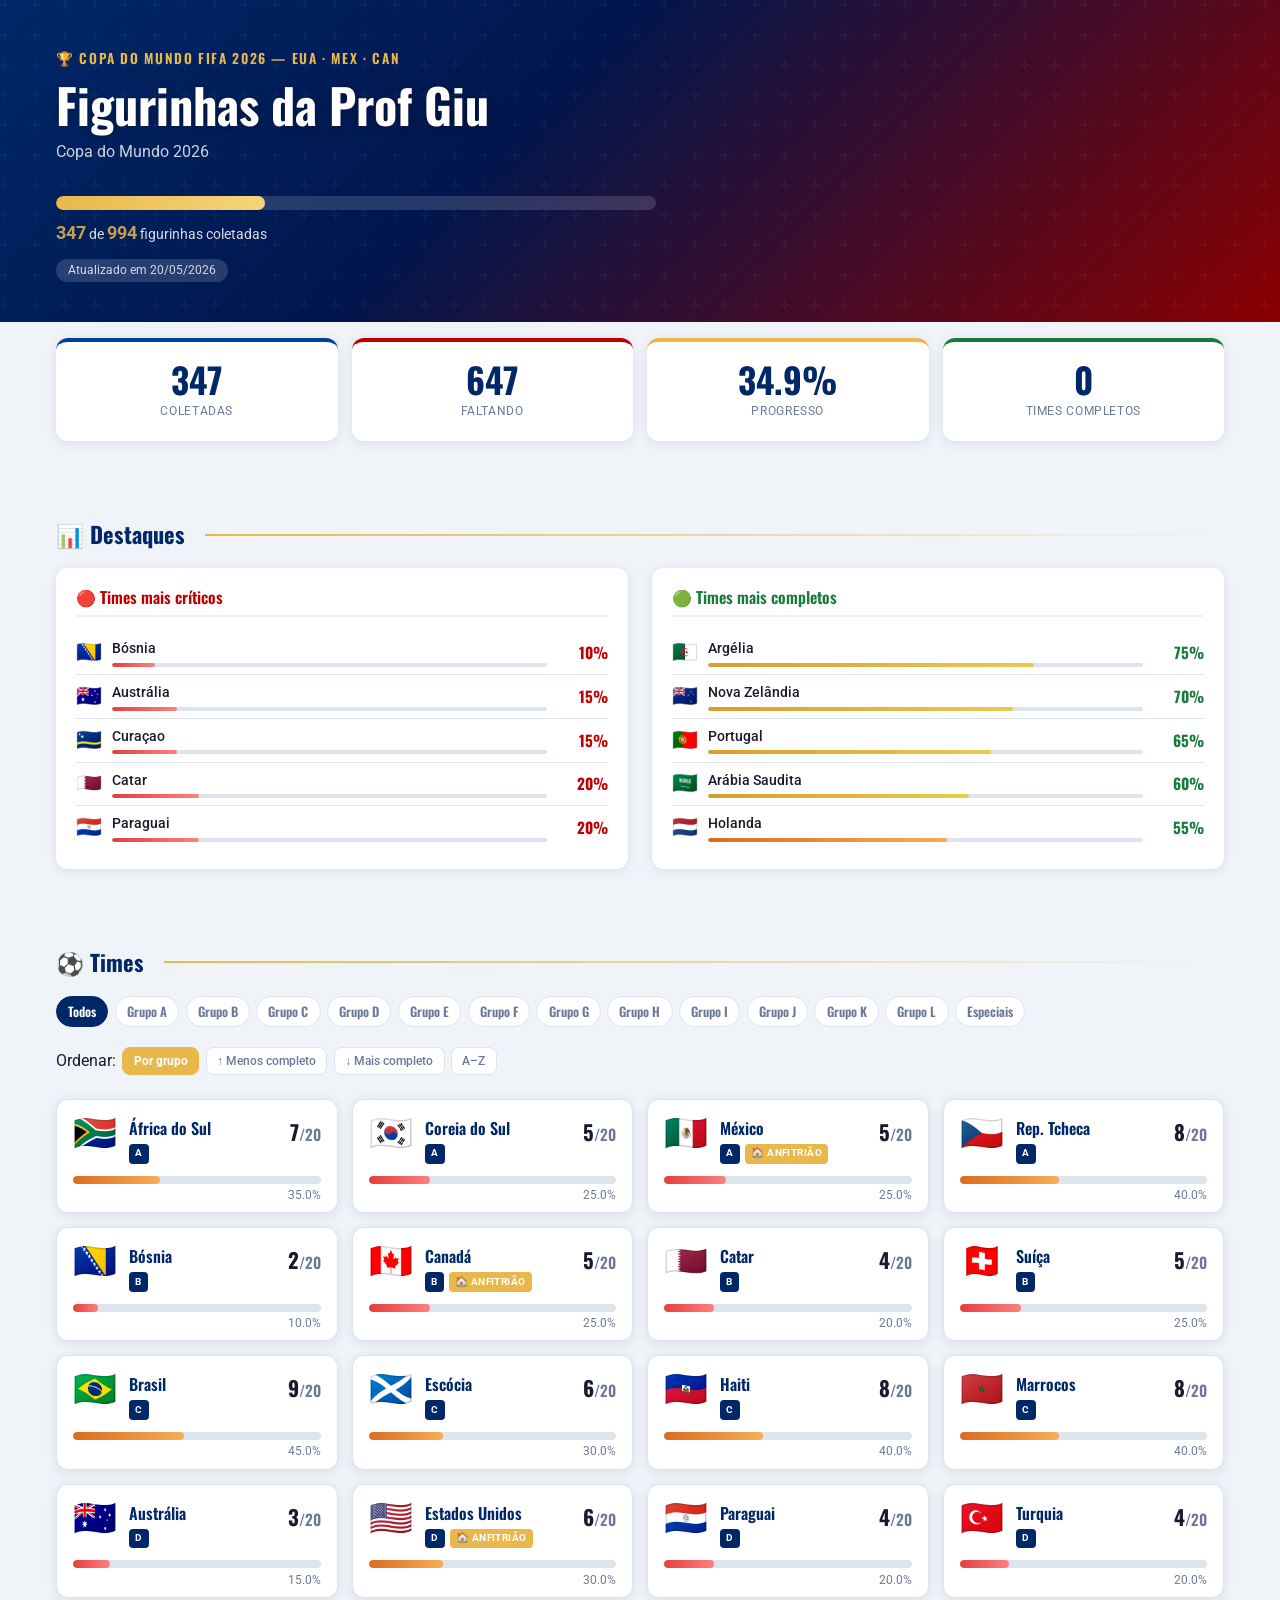
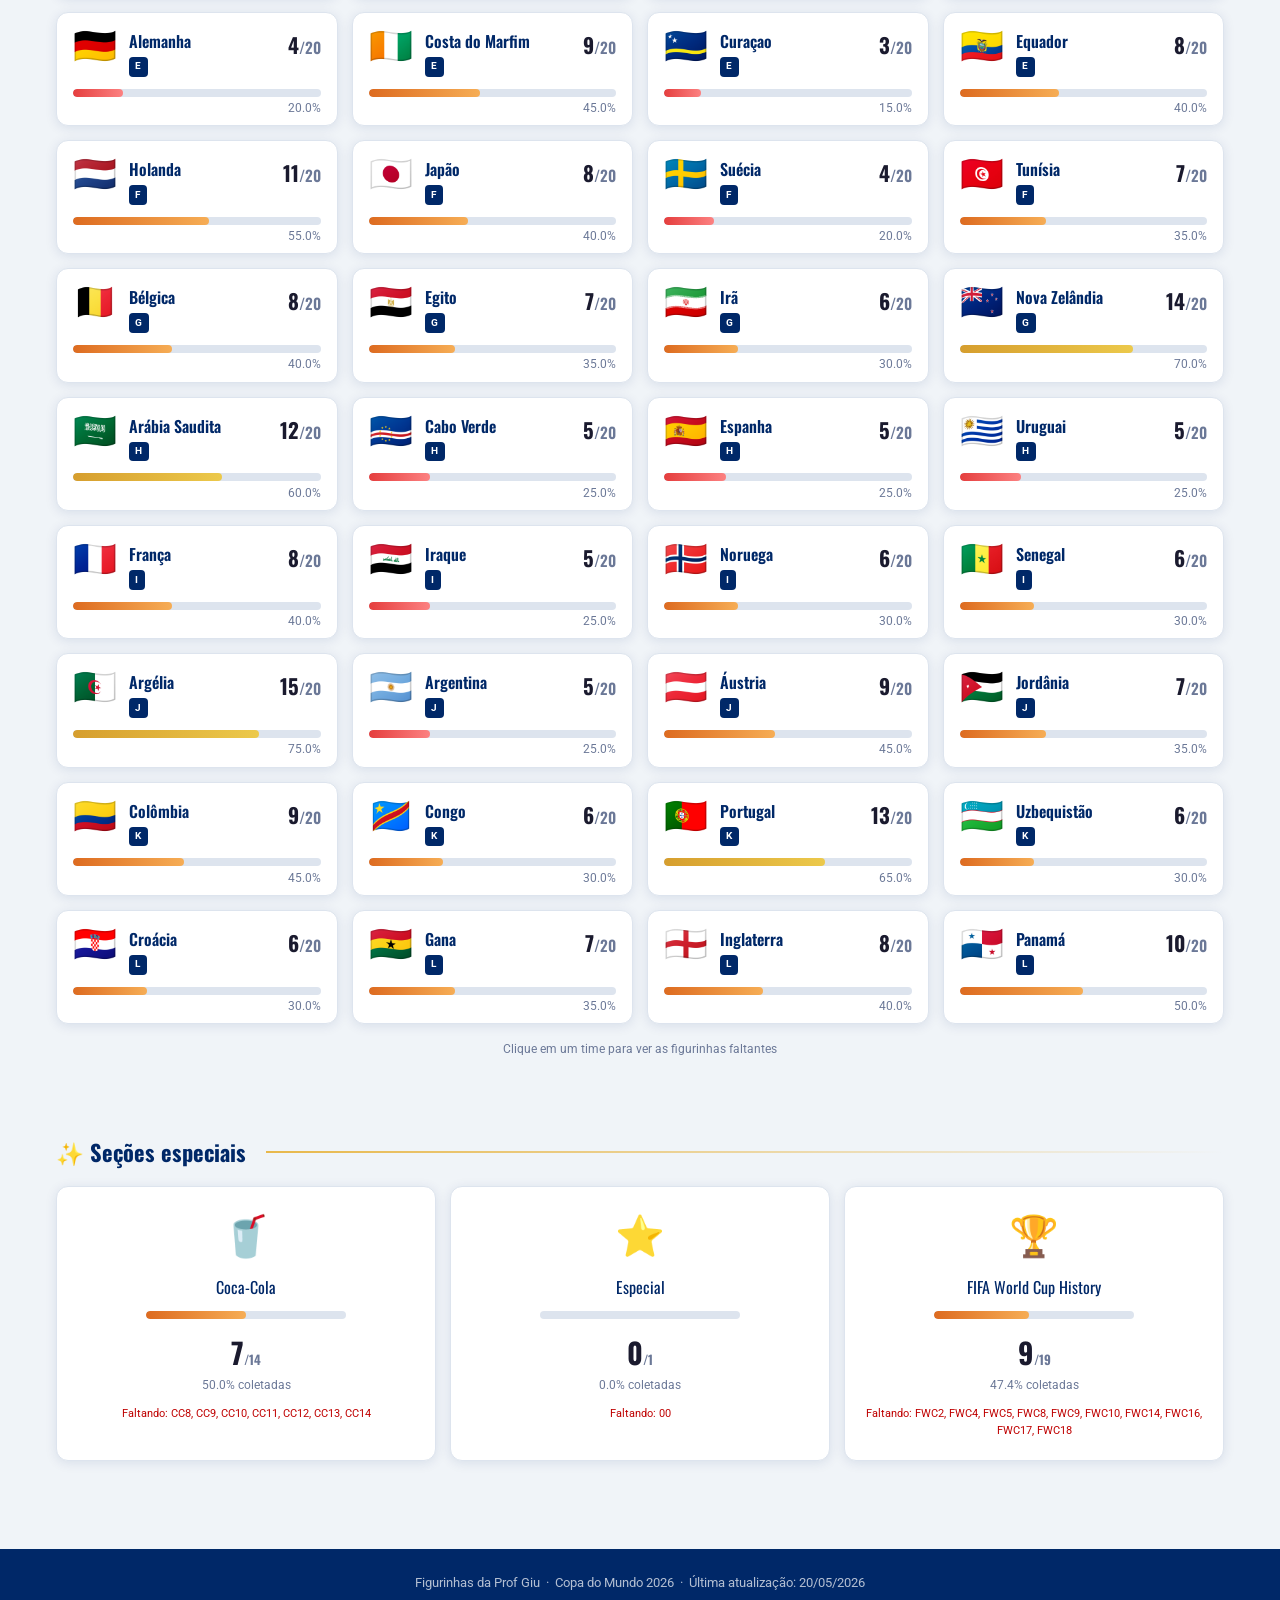
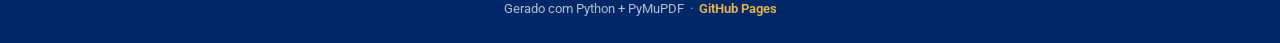
==== docs/index.html @ 30f7d1da "a" ====
<!DOCTYPE html>
<html lang="pt-BR">
<head>
  <meta charset="UTF-8" />
  <meta name="viewport" content="width=device-width, initial-scale=1.0" />
  <meta name="description" content="Controle de figurinhas da Copa do Mundo 2026 da Prof Giu — estatísticas, times mais críticos e lista de faltantes." />
  <title>Figurinhas da Prof Giu · Copa 2026</title>

  <!-- Fonts -->
  <link rel="preconnect" href="https://fonts.googleapis.com" />
  <link rel="preconnect" href="https://fonts.gstatic.com" crossorigin />
  <link href="https://fonts.googleapis.com/css2?family=Oswald:wght@400;600;700&family=Roboto:wght@400;500;700&display=swap" rel="stylesheet" />

  <link rel="stylesheet" href="style.css" />
</head>
<body>

  <!-- ════════════════════════════════════════════════
       HERO
       ════════════════════════════════════════════════ -->
  <header class="hero">
    <div class="container">
      <p class="hero-eyebrow">🏆 Copa do Mundo FIFA 2026 — EUA · MEX · CAN</p>
      <h1 id="hero-title">Figurinhas da Prof Giu</h1>
      <p class="hero-subtitle" id="hero-subtitle"></p>

      <div class="hero-progress" role="progressbar" aria-valuemin="0" aria-valuemax="100" aria-label="Progresso geral do álbum">
        <div class="hero-progress-bar" id="hero-bar" style="width:0%"></div>
      </div>
      <p class="hero-counter" id="hero-counter"></p>
      <span class="updated-tag" id="hero-updated"></span>
    </div>
  </header>

  <!-- ════════════════════════════════════════════════
       GLOBAL STATS
       ════════════════════════════════════════════════ -->
  <main>
    <div class="container">
      <div class="stats-grid section">
        <div class="stat-card blue">
          <div class="value" id="stat-collected">—</div>
          <div class="label">Coletadas</div>
        </div>
        <div class="stat-card red">
          <div class="value" id="stat-missing">—</div>
          <div class="label">Faltando</div>
        </div>
        <div class="stat-card gold">
          <div class="value" id="stat-percent">—</div>
          <div class="label">Progresso</div>
        </div>
        <div class="stat-card green">
          <div class="value" id="stat-complete">—</div>
          <div class="label">Times completos</div>
        </div>
      </div>
    </div>

    <!-- ════════════════════════════════════════════════
         HIGHLIGHTS
         ════════════════════════════════════════════════ -->
    <section class="section" aria-label="Destaques">
      <div class="container">
        <h2 class="section-title">📊 Destaques</h2>
        <div class="highlights-grid">
          <div class="highlight-block critical">
            <h3>🔴 Times mais críticos</h3>
            <div id="critical-list"></div>
          </div>
          <div class="highlight-block complete">
            <h3>🟢 Times mais completos</h3>
            <div id="complete-list"></div>
          </div>
        </div>
      </div>
    </section>

    <!-- ════════════════════════════════════════════════
         TEAMS GRID
         ════════════════════════════════════════════════ -->
    <section class="section" aria-label="Times">
      <div class="container">
        <h2 class="section-title">⚽ Times</h2>

        <!-- Group filter -->
        <div class="filter-bar" id="filter-bar" role="group" aria-label="Filtrar por grupo"></div>

        <!-- Sort buttons -->
        <div class="sort-bar" role="group" aria-label="Ordenar">
          <span class="label">Ordenar:</span>
          <button class="sort-btn active" data-sort="group">Por grupo</button>
          <button class="sort-btn" data-sort="pct_asc">↑ Menos completo</button>
          <button class="sort-btn" data-sort="pct_desc">↓ Mais completo</button>
          <button class="sort-btn" data-sort="alpha">A–Z</button>
        </div>

        <!-- Cards -->
        <div class="teams-grid" id="teams-grid"></div>

        <p style="font-size:.78rem;color:var(--text-muted);margin-top:1rem;text-align:center">
          Clique em um time para ver as figurinhas faltantes
        </p>
      </div>
    </section>

    <!-- ════════════════════════════════════════════════
         SPECIAL SECTIONS
         ════════════════════════════════════════════════ -->
    <section class="section" aria-label="Seções especiais">
      <div class="container">
        <h2 class="section-title">✨ Seções especiais</h2>
        <div class="special-grid" id="special-grid"></div>
      </div>
    </section>
  </main>

  <!-- ════════════════════════════════════════════════
       FOOTER
       ════════════════════════════════════════════════ -->
  <footer>
    <p>
      Figurinhas da Prof Giu &nbsp;·&nbsp; Copa do Mundo 2026
      &nbsp;·&nbsp; Última atualização: <span id="footer-updated"></span>
    </p>
    <p style="margin-top:.4rem">
      Gerado com Python + PyMuPDF
      &nbsp;·&nbsp;
      <a href="https://github.com" target="_blank" rel="noopener">GitHub Pages</a>
    </p>
  </footer>

  <!-- Data + App scripts -->
  <script src="data.js"></script>
  <script src="app.js"></script>
</body>
</html>
---- docs/style.css ----
/* ===================================================================
   Figurinhas da Prof Giu — Copa do Mundo 2026
   style.css  ·  Mobile-first responsive design
   =================================================================== */

/* ── Fonts ── */
@import url('https://fonts.googleapis.com/css2?family=Oswald:wght@400;600;700&family=Roboto:wght@400;500;700&display=swap');

/* ── Design tokens ── */
:root {
  --blue-dark:    #002868;
  --blue-mid:     #003f9e;
  --blue-light:   #e8f0fe;
  --red:          #bf0000;
  --red-light:    #fdecea;
  --gold:         #E8B84B;
  --gold-light:   #fffbea;
  --green:        #1a7a3c;
  --green-light:  #eaf7ee;
  --bg:           #f0f4f8;
  --card:         #ffffff;
  --border:       #dde4ee;
  --text:         #1a1a2e;
  --text-muted:   #6b7897;
  --shadow:       0 2px 12px rgba(0,40,104,.10);
  --shadow-hover: 0 6px 24px rgba(0,40,104,.18);
  --radius:       12px;
  --radius-sm:    8px;
  --transition:   .2s ease;
}

/* ── Reset ── */
*, *::before, *::after { box-sizing: border-box; margin: 0; padding: 0; }
html { font-size: 16px; scroll-behavior: smooth; }
body {
  font-family: 'Roboto', sans-serif;
  background: var(--bg);
  color: var(--text);
  line-height: 1.5;
  min-height: 100vh;
}
img { display: block; max-width: 100%; }
a { color: inherit; text-decoration: none; }
button { cursor: pointer; border: none; background: none; font: inherit; }

/* ── Typography ── */
h1, h2, h3 { font-family: 'Oswald', sans-serif; font-weight: 700; line-height: 1.2; }
h1 { font-size: clamp(1.8rem, 5vw, 3rem); }
h2 { font-size: clamp(1.3rem, 3vw, 1.75rem); }
h3 { font-size: 1.1rem; }

/* ── Layout helpers ── */
.container { width: 100%; max-width: 1200px; margin: 0 auto; padding: 0 1rem; }
.section { padding: 2.5rem 0; }
.section-title {
  font-family: 'Oswald', sans-serif;
  font-size: 1.4rem;
  font-weight: 700;
  color: var(--blue-dark);
  margin-bottom: 1.25rem;
  display: flex;
  align-items: center;
  gap: .5rem;
}
.section-title::after {
  content: '';
  flex: 1;
  height: 2px;
  background: linear-gradient(to right, var(--gold), transparent);
  margin-left: .75rem;
}

/* ========================================================
   HERO
   ======================================================== */
.hero {
  background: linear-gradient(135deg, var(--blue-dark) 0%, #00164d 40%, #8b0000 100%);
  color: #fff;
  padding: 3rem 0 2.5rem;
  position: relative;
  overflow: hidden;
}
.hero::before {
  content: '';
  position: absolute; inset: 0;
  background: url("data:image/svg+xml,%3Csvg width='60' height='60' viewBox='0 0 60 60' xmlns='http://www.w3.org/2000/svg'%3E%3Cg fill='none' fill-rule='evenodd'%3E%3Cg fill='%23ffffff' fill-opacity='0.03'%3E%3Cpath d='M36 34v-4h-2v4h-4v2h4v4h2v-4h4v-2h-4zm0-30V0h-2v4h-4v2h4v4h2V6h4V4h-4zM6 34v-4H4v4H0v2h4v4h2v-4h4v-2H6zM6 4V0H4v4H0v2h4v4h2V6h4V4H6z'/%3E%3C/g%3E%3C/g%3E%3C/svg%3E");
}
.hero .container { position: relative; z-index: 1; }
.hero-eyebrow {
  font-family: 'Oswald', sans-serif;
  font-size: .85rem;
  font-weight: 600;
  letter-spacing: .12em;
  text-transform: uppercase;
  color: var(--gold);
  margin-bottom: .5rem;
}
.hero h1 { margin-bottom: .35rem; text-shadow: 0 2px 8px rgba(0,0,0,.3); }
.hero-subtitle {
  font-size: 1rem;
  opacity: .8;
  margin-bottom: 2rem;
}
.hero-progress {
  background: rgba(255,255,255,.15);
  border-radius: 100px;
  height: 14px;
  overflow: hidden;
  margin-bottom: .6rem;
  max-width: 600px;
}
.hero-progress-bar {
  height: 100%;
  background: linear-gradient(90deg, var(--gold), #f5d57a);
  border-radius: 100px;
  transition: width 1s cubic-bezier(.4,0,.2,1);
}
.hero-counter {
  font-size: .9rem;
  opacity: .85;
}
.hero-counter strong { font-size: 1.15rem; color: var(--gold); }

/* ========================================================
   STAT CARDS
   ======================================================== */
.stats-grid {
  display: grid;
  grid-template-columns: repeat(2, 1fr);
  gap: .875rem;
  margin-top: -1.5rem;
}
@media (min-width: 640px) { .stats-grid { grid-template-columns: repeat(4, 1fr); } }

.stat-card {
  background: var(--card);
  border-radius: var(--radius);
  padding: 1.25rem 1rem;
  box-shadow: var(--shadow);
  text-align: center;
  border-top: 4px solid transparent;
  transition: transform var(--transition), box-shadow var(--transition);
}
.stat-card:hover { transform: translateY(-2px); box-shadow: var(--shadow-hover); }
.stat-card.blue  { border-top-color: var(--blue-mid); }
.stat-card.red   { border-top-color: var(--red); }
.stat-card.gold  { border-top-color: var(--gold); }
.stat-card.green { border-top-color: var(--green); }

.stat-card .value {
  font-family: 'Oswald', sans-serif;
  font-size: clamp(1.6rem, 4vw, 2.2rem);
  font-weight: 700;
  line-height: 1;
  color: var(--blue-dark);
}
.stat-card .label {
  font-size: .78rem;
  color: var(--text-muted);
  text-transform: uppercase;
  letter-spacing: .05em;
  margin-top: .3rem;
}

/* ========================================================
   HIGHLIGHTS (most critical / most complete)
   ======================================================== */
.highlights-grid {
  display: grid;
  gap: 1.5rem;
  grid-template-columns: 1fr;
}
@media (min-width: 700px) { .highlights-grid { grid-template-columns: 1fr 1fr; } }

.highlight-block { background: var(--card); border-radius: var(--radius); padding: 1.25rem; box-shadow: var(--shadow); }
.highlight-block h3 {
  font-family: 'Oswald', sans-serif;
  font-size: 1rem;
  font-weight: 600;
  margin-bottom: .875rem;
  padding-bottom: .5rem;
  border-bottom: 2px solid var(--border);
  display: flex;
  align-items: center;
  gap: .4rem;
}
.highlight-block.critical h3 { color: var(--red); border-bottom-color: var(--red-light); }
.highlight-block.complete h3 { color: var(--green); border-bottom-color: var(--green-light); }

.mini-team {
  display: flex;
  align-items: center;
  gap: .6rem;
  padding: .45rem 0;
  border-bottom: 1px solid var(--border);
}
.mini-team:last-child { border-bottom: none; }
.mini-team .flag-em { font-size: 1.3rem; line-height: 1; }
.mini-team .info { flex: 1; min-width: 0; }
.mini-team .info .tname { font-size: .85rem; font-weight: 500; white-space: nowrap; overflow: hidden; text-overflow: ellipsis; }
.mini-team .info .sub   { font-size: .72rem; color: var(--text-muted); }
.mini-team .pct-badge {
  font-family: 'Oswald', sans-serif;
  font-size: .95rem;
  font-weight: 700;
  min-width: 3.2rem;
  text-align: right;
}
.mini-progress {
  width: 100%;
  height: 4px;
  background: var(--border);
  border-radius: 100px;
  overflow: hidden;
  margin-top: .25rem;
}
.mini-progress-bar { height: 100%; border-radius: 100px; }

/* ========================================================
   FILTER BAR
   ======================================================== */
.filter-bar {
  display: flex;
  flex-wrap: wrap;
  gap: .4rem;
  margin-bottom: 1.25rem;
  align-items: center;
}
.filter-bar .label {
  font-size: .78rem;
  font-weight: 600;
  color: var(--text-muted);
  text-transform: uppercase;
  letter-spacing: .05em;
  margin-right: .25rem;
}
.group-pill {
  font-family: 'Oswald', sans-serif;
  font-size: .8rem;
  font-weight: 600;
  padding: .3rem .7rem;
  border-radius: 100px;
  border: 1.5px solid var(--border);
  background: var(--card);
  color: var(--text-muted);
  transition: all var(--transition);
}
.group-pill:hover { border-color: var(--blue-mid); color: var(--blue-mid); background: var(--blue-light); }
.group-pill.active { background: var(--blue-dark); color: #fff; border-color: var(--blue-dark); }

.sort-bar {
  display: flex;
  flex-wrap: wrap;
  gap: .4rem;
  align-items: center;
  margin-bottom: 1.5rem;
}
.sort-btn {
  font-size: .75rem;
  font-weight: 500;
  padding: .25rem .65rem;
  border-radius: var(--radius-sm);
  border: 1.5px solid var(--border);
  background: var(--card);
  color: var(--text-muted);
  transition: all var(--transition);
}
.sort-btn:hover { border-color: var(--gold); color: var(--text); }
.sort-btn.active { background: var(--gold); border-color: var(--gold); color: #fff; font-weight: 700; }

/* ========================================================
   TEAM CARDS GRID
   ======================================================== */
.teams-grid {
  display: grid;
  grid-template-columns: 1fr;
  gap: .875rem;
}
@media (min-width: 480px) { .teams-grid { grid-template-columns: repeat(2, 1fr); } }
@media (min-width: 768px) { .teams-grid { grid-template-columns: repeat(3, 1fr); } }
@media (min-width: 1100px){ .teams-grid { grid-template-columns: repeat(4, 1fr); } }

/* ── Team Card ── */
.team-card {
  background: var(--card);
  border-radius: var(--radius);
  box-shadow: var(--shadow);
  overflow: hidden;
  cursor: pointer;
  transition: transform var(--transition), box-shadow var(--transition);
  border: 1.5px solid var(--border);
}
.team-card:hover { transform: translateY(-3px); box-shadow: var(--shadow-hover); border-color: var(--blue-mid); }
.team-card.open   { border-color: var(--gold); }

.team-card-header {
  padding: 1rem 1rem .75rem;
  display: flex;
  align-items: flex-start;
  gap: .75rem;
}
.team-flag { font-size: 2.2rem; line-height: 1; flex-shrink: 0; }
.team-info { flex: 1; min-width: 0; }
.team-name {
  font-family: 'Oswald', sans-serif;
  font-size: 1rem;
  font-weight: 600;
  color: var(--blue-dark);
  white-space: nowrap;
  overflow: hidden;
  text-overflow: ellipsis;
}
.team-badges {
  display: flex;
  gap: .3rem;
  margin-top: .25rem;
  flex-wrap: wrap;
}
.badge {
  font-size: .65rem;
  font-weight: 700;
  padding: .1rem .4rem;
  border-radius: 4px;
  text-transform: uppercase;
  letter-spacing: .04em;
  line-height: 1.6;
}
.badge-group  { background: var(--blue-dark); color: #fff; }
.badge-host   { background: var(--gold); color: #fff; }
.badge-done   { background: var(--green); color: #fff; }

.team-count {
  font-family: 'Oswald', sans-serif;
  font-size: .95rem;
  font-weight: 600;
  color: var(--text-muted);
  text-align: right;
  white-space: nowrap;
}
.team-count strong { font-size: 1.3rem; color: var(--text); }

/* Progress bar */
.team-progress-wrap { padding: 0 1rem .5rem; }
.progress-bar-bg {
  height: 8px;
  background: var(--border);
  border-radius: 100px;
  overflow: hidden;
}
.progress-bar-fill {
  height: 100%;
  border-radius: 100px;
  transition: width .6s cubic-bezier(.4,0,.2,1);
}
/* Color-coded by completion */
.fill-red    { background: linear-gradient(90deg, #e53e3e, #fc8181); }
.fill-orange { background: linear-gradient(90deg, #dd6b20, #f6ad55); }
.fill-yellow { background: linear-gradient(90deg, #d69e2e, #ecc94b); }
.fill-green  { background: linear-gradient(90deg, #276749, #48bb78); }

.progress-pct {
  font-size: .72rem;
  color: var(--text-muted);
  text-align: right;
  margin-top: .2rem;
}

/* Missing stickers panel */
.missing-panel {
  display: none;
  background: #f8fafc;
  border-top: 1px dashed var(--border);
  padding: .75rem 1rem;
}
.missing-panel.open { display: block; }
.missing-title {
  font-size: .72rem;
  font-weight: 700;
  text-transform: uppercase;
  letter-spacing: .06em;
  color: var(--text-muted);
  margin-bottom: .5rem;
}
.missing-chips {
  display: flex;
  flex-wrap: wrap;
  gap: .3rem;
}
.chip {
  font-size: .7rem;
  font-weight: 700;
  font-family: 'Oswald', sans-serif;
  padding: .15rem .45rem;
  border-radius: 4px;
  background: var(--red-light);
  color: var(--red);
  border: 1px solid #fca5a5;
}
.chip.all-collected {
  background: var(--green-light);
  color: var(--green);
  border-color: #86efac;
  font-size: .75rem;
}

/* ========================================================
   SPECIAL SECTIONS
   ======================================================== */
.special-grid {
  display: grid;
  gap: .875rem;
  grid-template-columns: 1fr;
}
@media (min-width: 600px) { .special-grid { grid-template-columns: repeat(3, 1fr); } }

.special-card {
  background: var(--card);
  border-radius: var(--radius);
  box-shadow: var(--shadow);
  padding: 1.25rem;
  border: 1.5px solid var(--border);
  text-align: center;
}
.special-card .s-flag { font-size: 2.5rem; margin-bottom: .5rem; }
.special-card .s-name { font-family: 'Oswald', sans-serif; font-size: 1rem; color: var(--blue-dark); margin-bottom: .75rem; }
.special-card .s-count {
  font-family: 'Oswald', sans-serif;
  font-size: 1.8rem;
  font-weight: 700;
  color: var(--text);
}
.special-card .s-of { font-size: .8rem; color: var(--text-muted); }

/* ========================================================
   FOOTER
   ======================================================== */
footer {
  background: var(--blue-dark);
  color: rgba(255,255,255,.7);
  text-align: center;
  padding: 1.5rem 1rem;
  font-size: .82rem;
  margin-top: 3rem;
}
footer a { color: var(--gold); font-weight: 600; }
footer a:hover { text-decoration: underline; }

/* ========================================================
   UTILITY
   ======================================================== */
.hidden { display: none !important; }
.text-center { text-align: center; }
.mt-sm { margin-top: .5rem; }
.mt-md { margin-top: 1rem; }

/* Updated badge */
.updated-tag {
  display: inline-block;
  font-size: .72rem;
  background: rgba(255,255,255,.15);
  color: rgba(255,255,255,.8);
  border-radius: 100px;
  padding: .2rem .75rem;
  margin-top: .75rem;
}
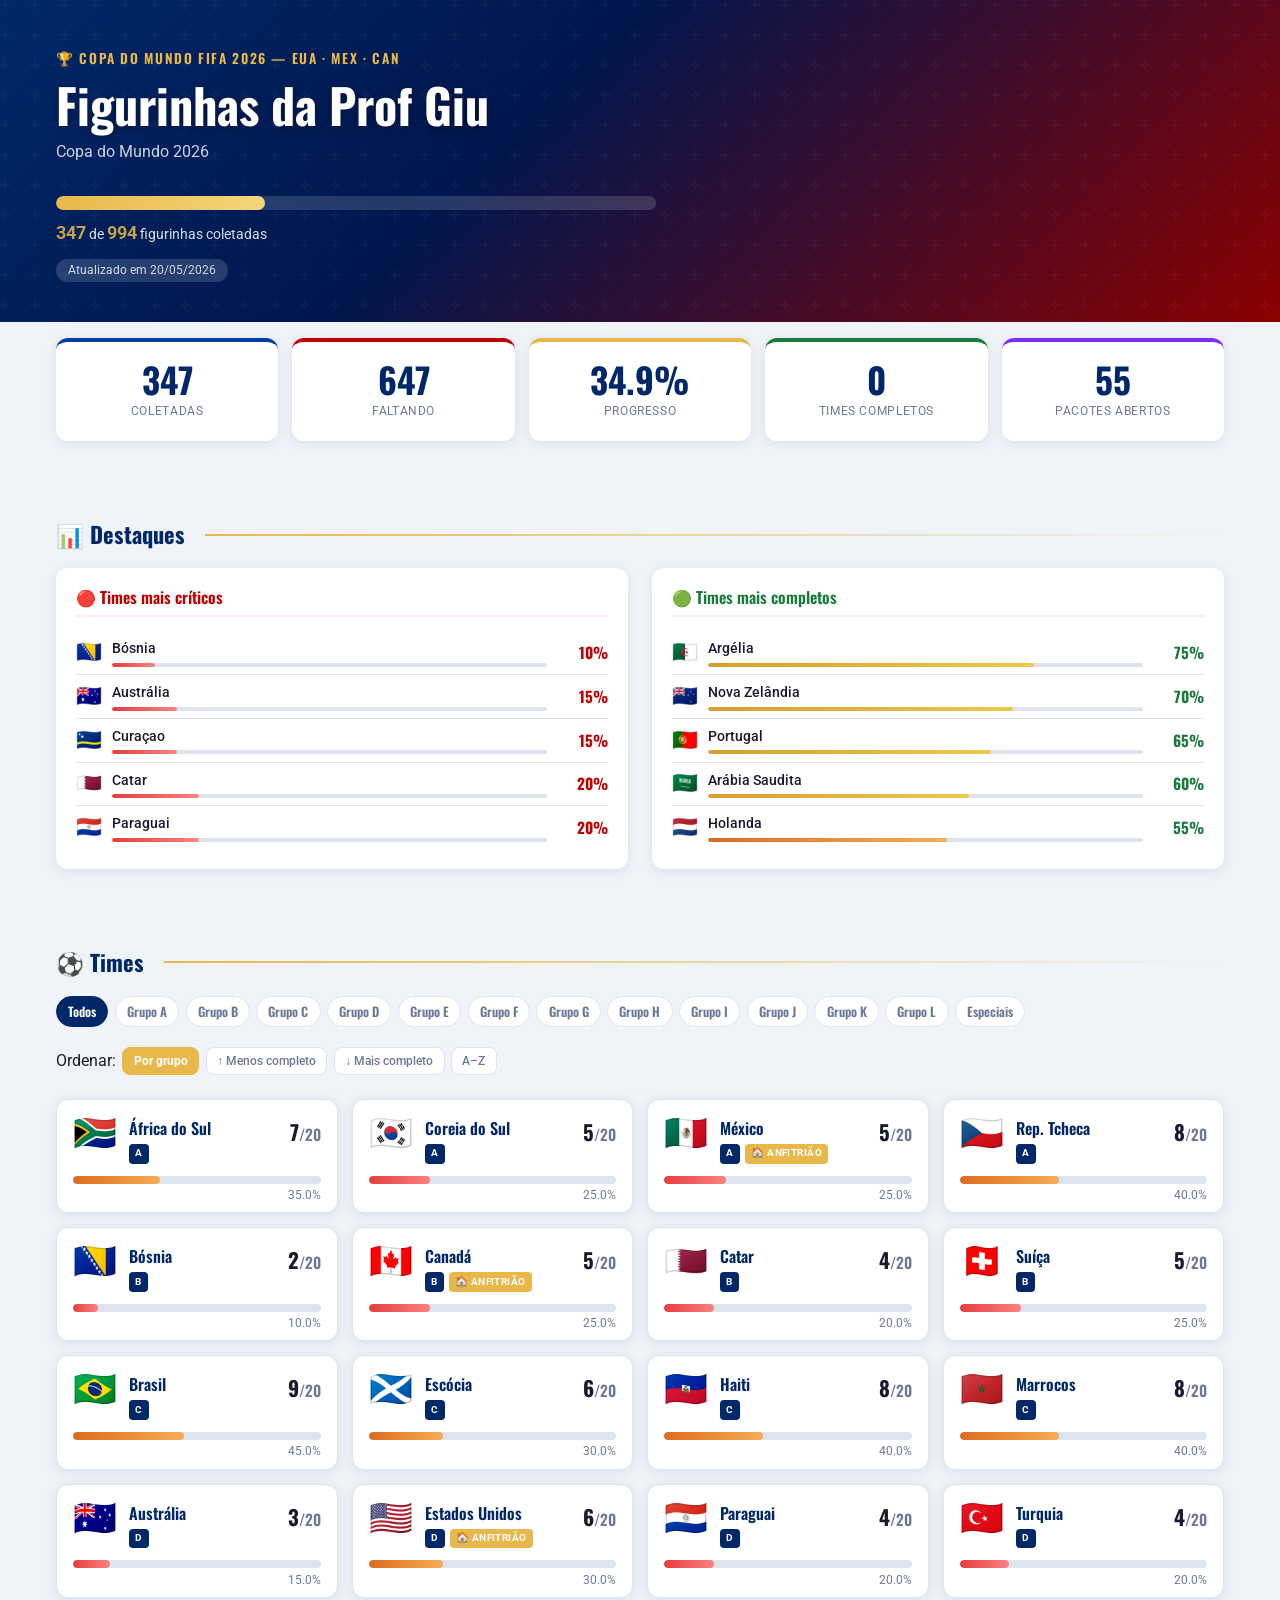
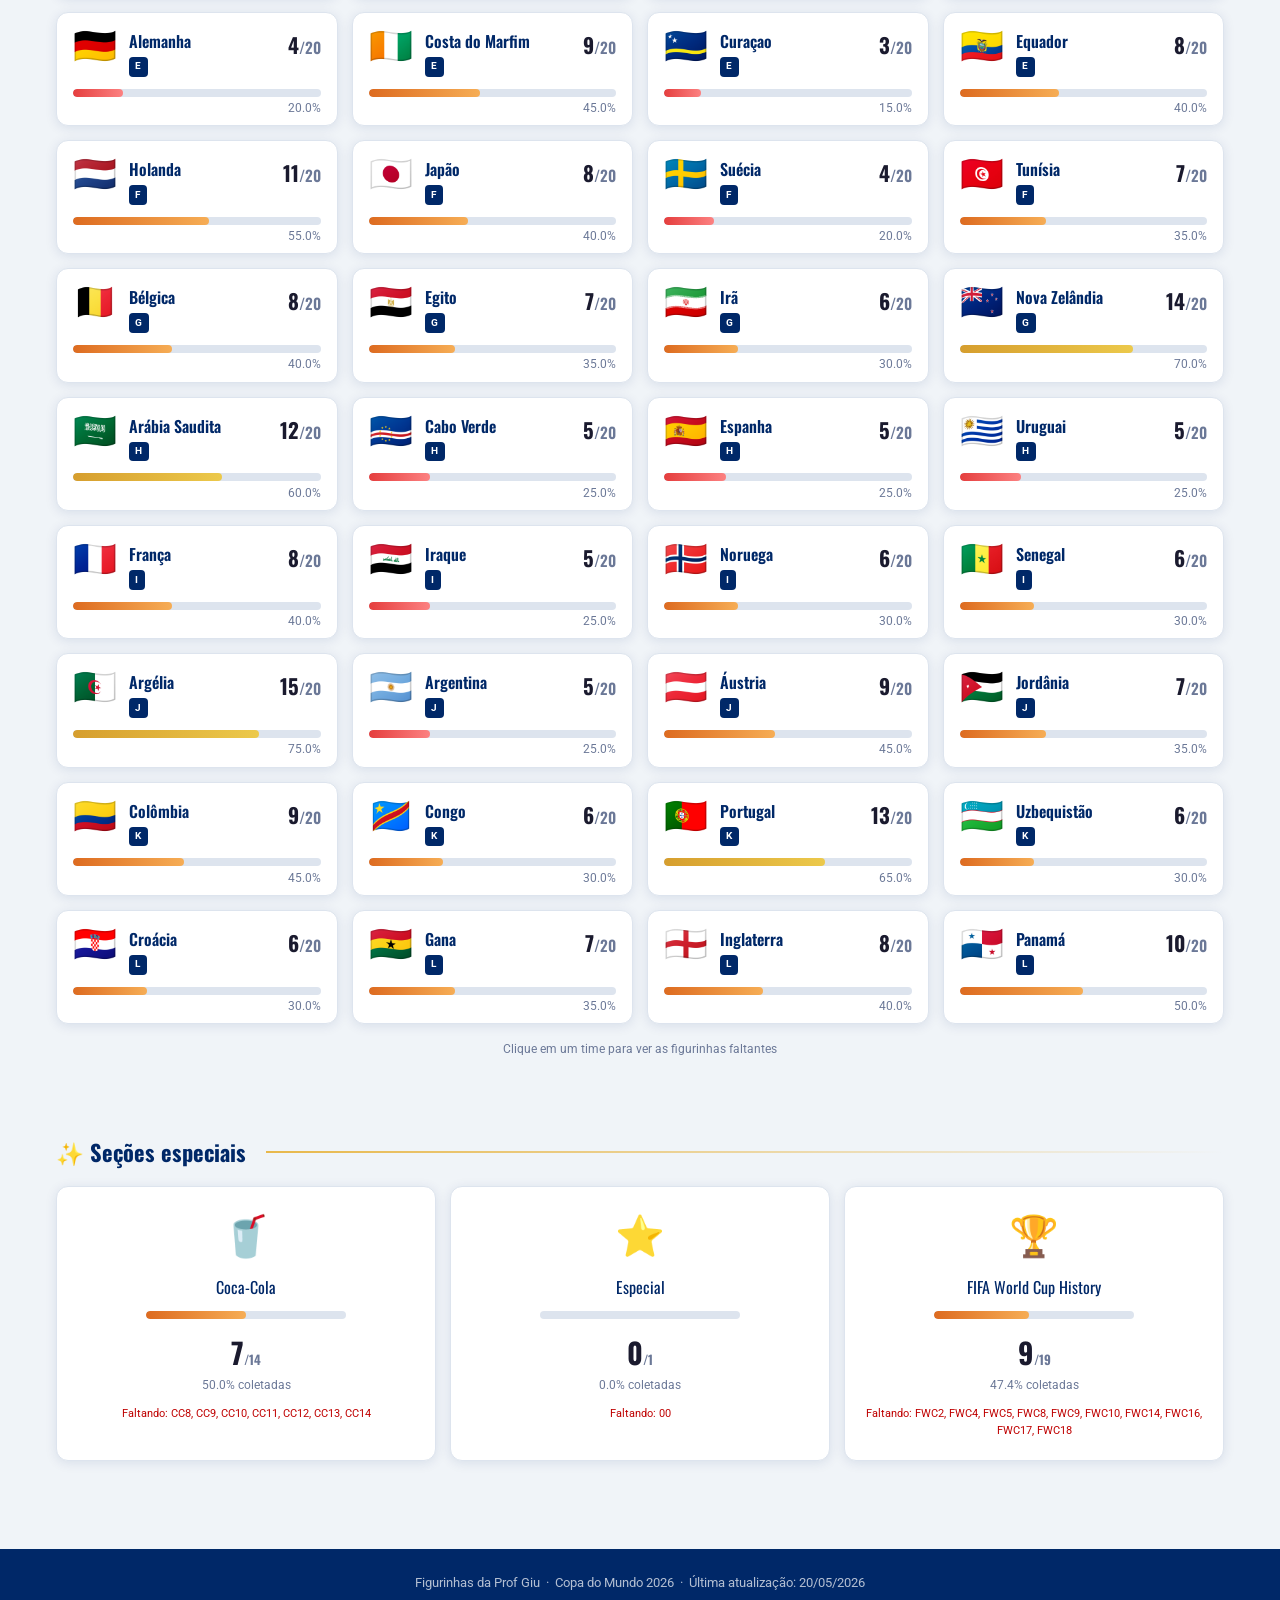
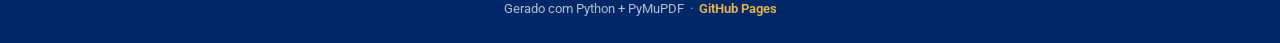
==== commit cd086376: "a" ====
--- a/docs/index.html
+++ b/docs/index.html
@@ -53,6 +53,10 @@
         <div class="stat-card green">
           <div class="value" id="stat-complete">—</div>
           <div class="label">Times completos</div>
+        </div>
+        <div class="stat-card purple">
+          <div class="value" id="stat-packs">—</div>
+          <div class="label">Pacotes Abertos</div>
         </div>
       </div>
     </div>
--- a/docs/style.css
+++ b/docs/style.css
@@ -1,3 +1,7 @@
+/* Pacotinhos card */
+.stat-card.purple {
+  border-top-color: #7b2ff2;
+}
 /* ===================================================================
    Figurinhas da Prof Giu — Copa do Mundo 2026
    style.css  ·  Mobile-first responsive design
@@ -126,11 +130,10 @@
    ======================================================== */
 .stats-grid {
   display: grid;
-  grid-template-columns: repeat(2, 1fr);
+  grid-template-columns: repeat(auto-fit, minmax(160px, 1fr));
   gap: .875rem;
   margin-top: -1.5rem;
 }
-@media (min-width: 640px) { .stats-grid { grid-template-columns: repeat(4, 1fr); } }
 
 .stat-card {
   background: var(--card);
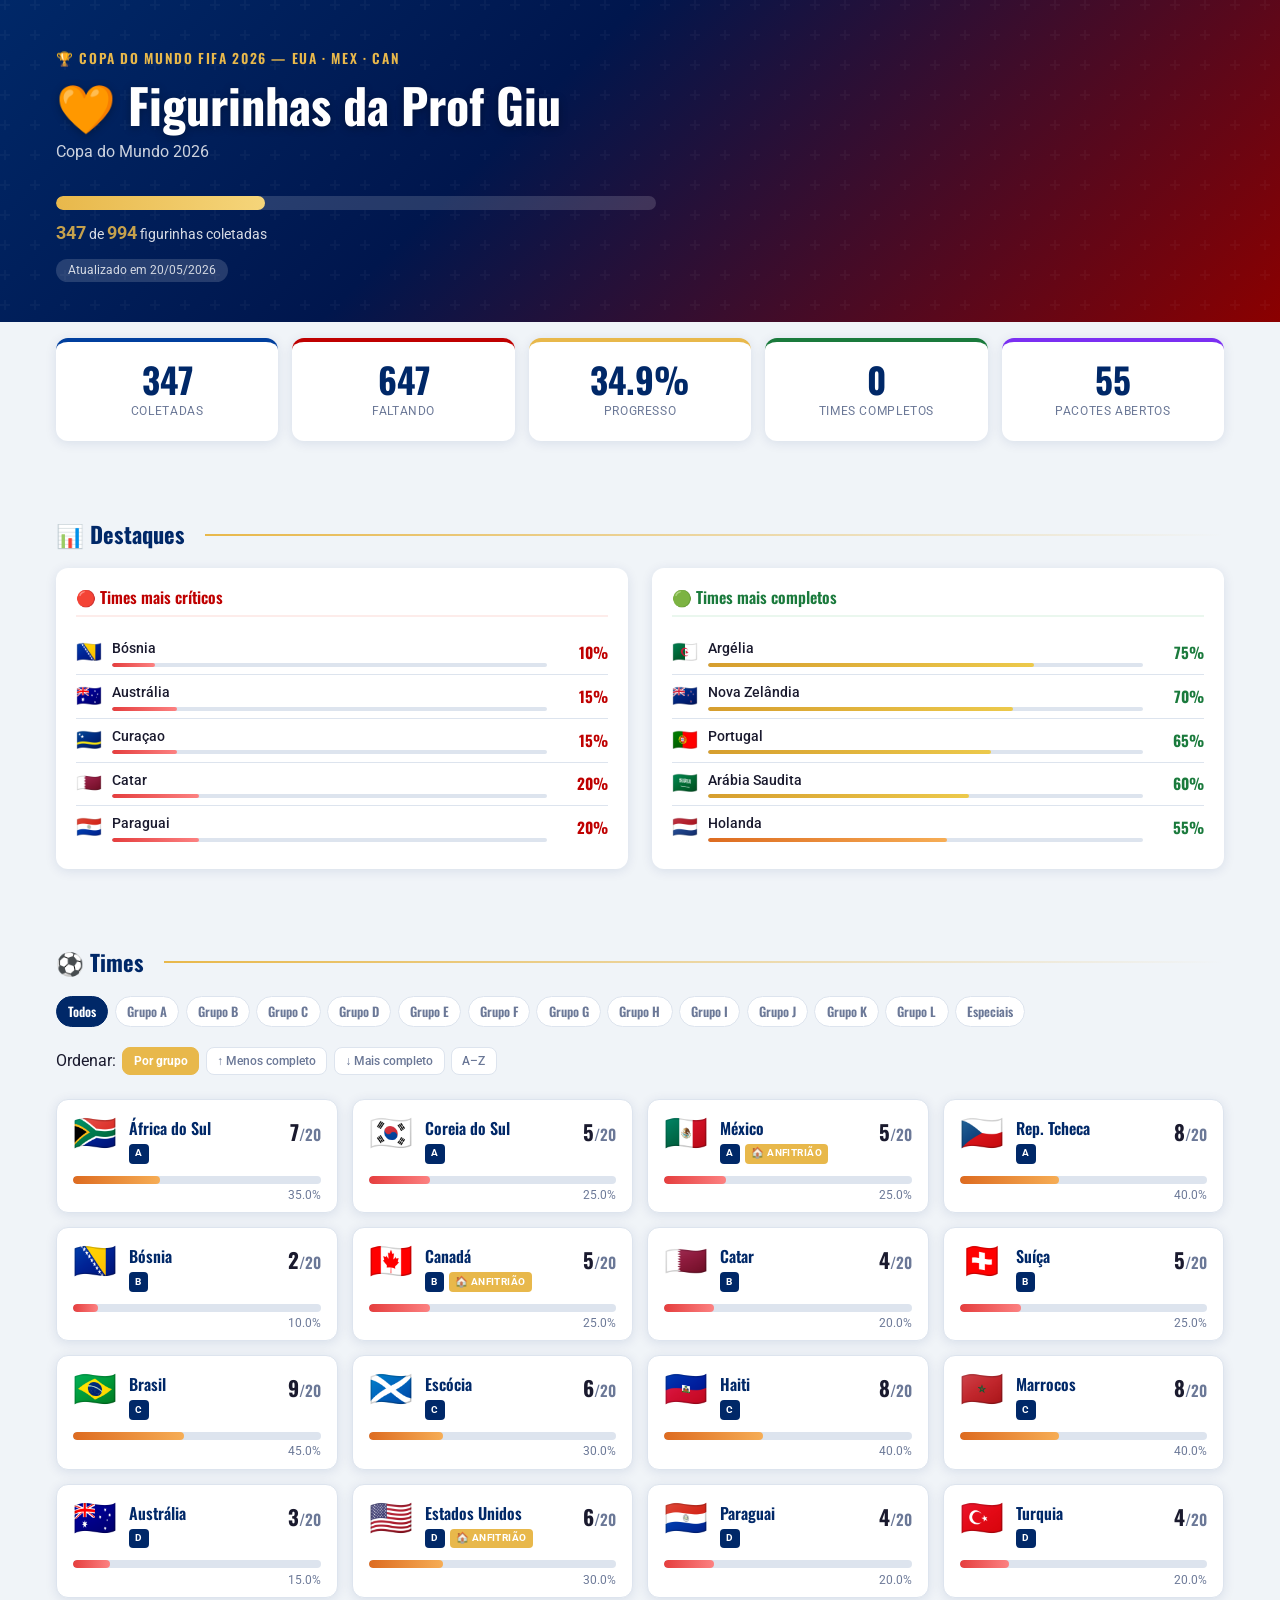
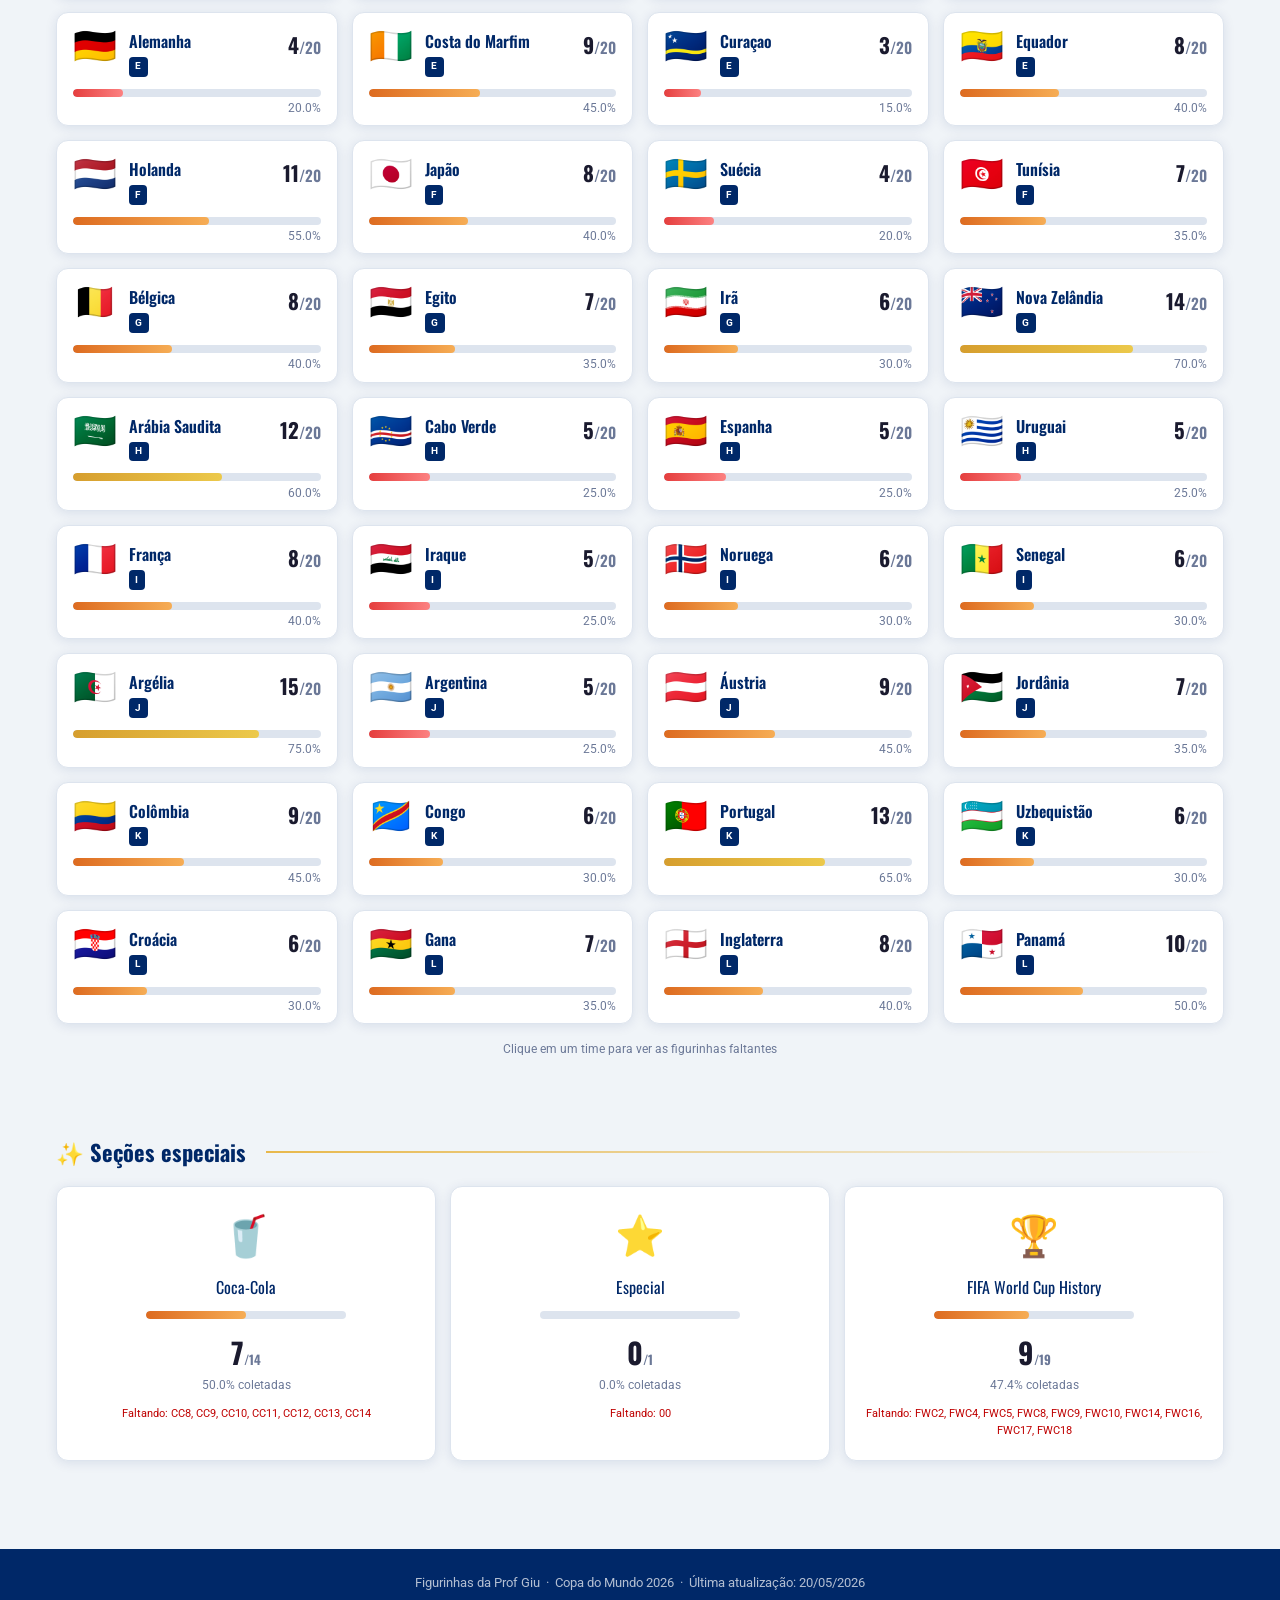
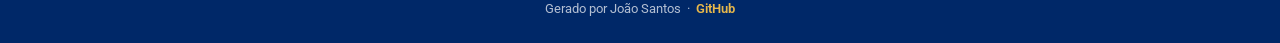
==== commit bba282bd: "a" ====
--- a/docs/index.html
+++ b/docs/index.html
@@ -4,7 +4,7 @@
   <meta charset="UTF-8" />
   <meta name="viewport" content="width=device-width, initial-scale=1.0" />
   <meta name="description" content="Controle de figurinhas da Copa do Mundo 2026 da Prof Giu — estatísticas, times mais críticos e lista de faltantes." />
-  <title>Figurinhas da Prof Giu · Copa 2026</title>
+  <title>🧡 Figurinhas da Prof Giu · Copa 2026</title>
 
   <!-- Fonts -->
   <link rel="preconnect" href="https://fonts.googleapis.com" />
@@ -21,7 +21,7 @@
   <header class="hero">
     <div class="container">
       <p class="hero-eyebrow">🏆 Copa do Mundo FIFA 2026 — EUA · MEX · CAN</p>
-      <h1 id="hero-title">Figurinhas da Prof Giu</h1>
+      <h1 id="hero-title">🧡 Figurinhas da Prof Giu </h1>
       <p class="hero-subtitle" id="hero-subtitle"></p>
 
       <div class="hero-progress" role="progressbar" aria-valuemin="0" aria-valuemax="100" aria-label="Progresso geral do álbum">
@@ -128,9 +128,9 @@
       &nbsp;·&nbsp; Última atualização: <span id="footer-updated"></span>
     </p>
     <p style="margin-top:.4rem">
-      Gerado com Python + PyMuPDF
+      Gerado por João Santos
       &nbsp;·&nbsp;
-      <a href="https://github.com" target="_blank" rel="noopener">GitHub Pages</a>
+      <a href="https://github.com/JoaoGuilhermeAlvesSantos" target="_blank" rel="noopener">GitHub</a>
     </p>
   </footer>
 
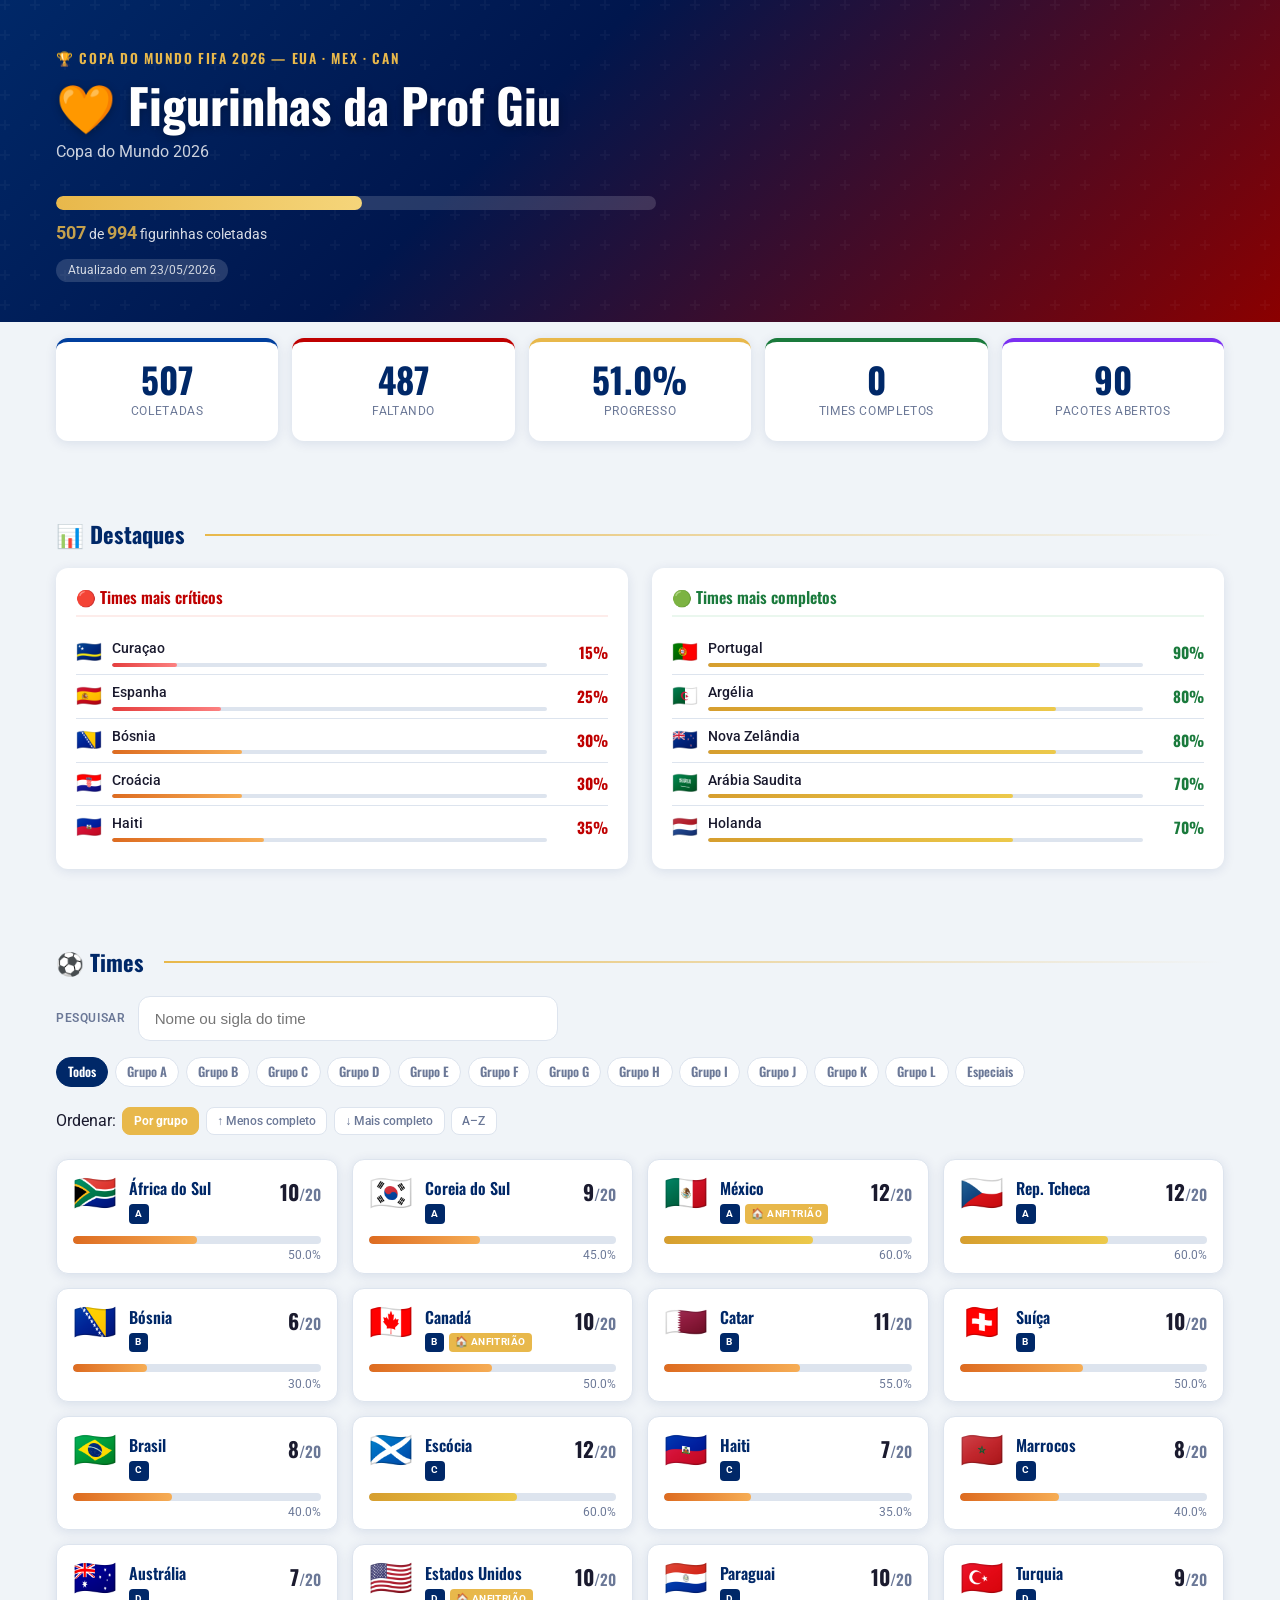
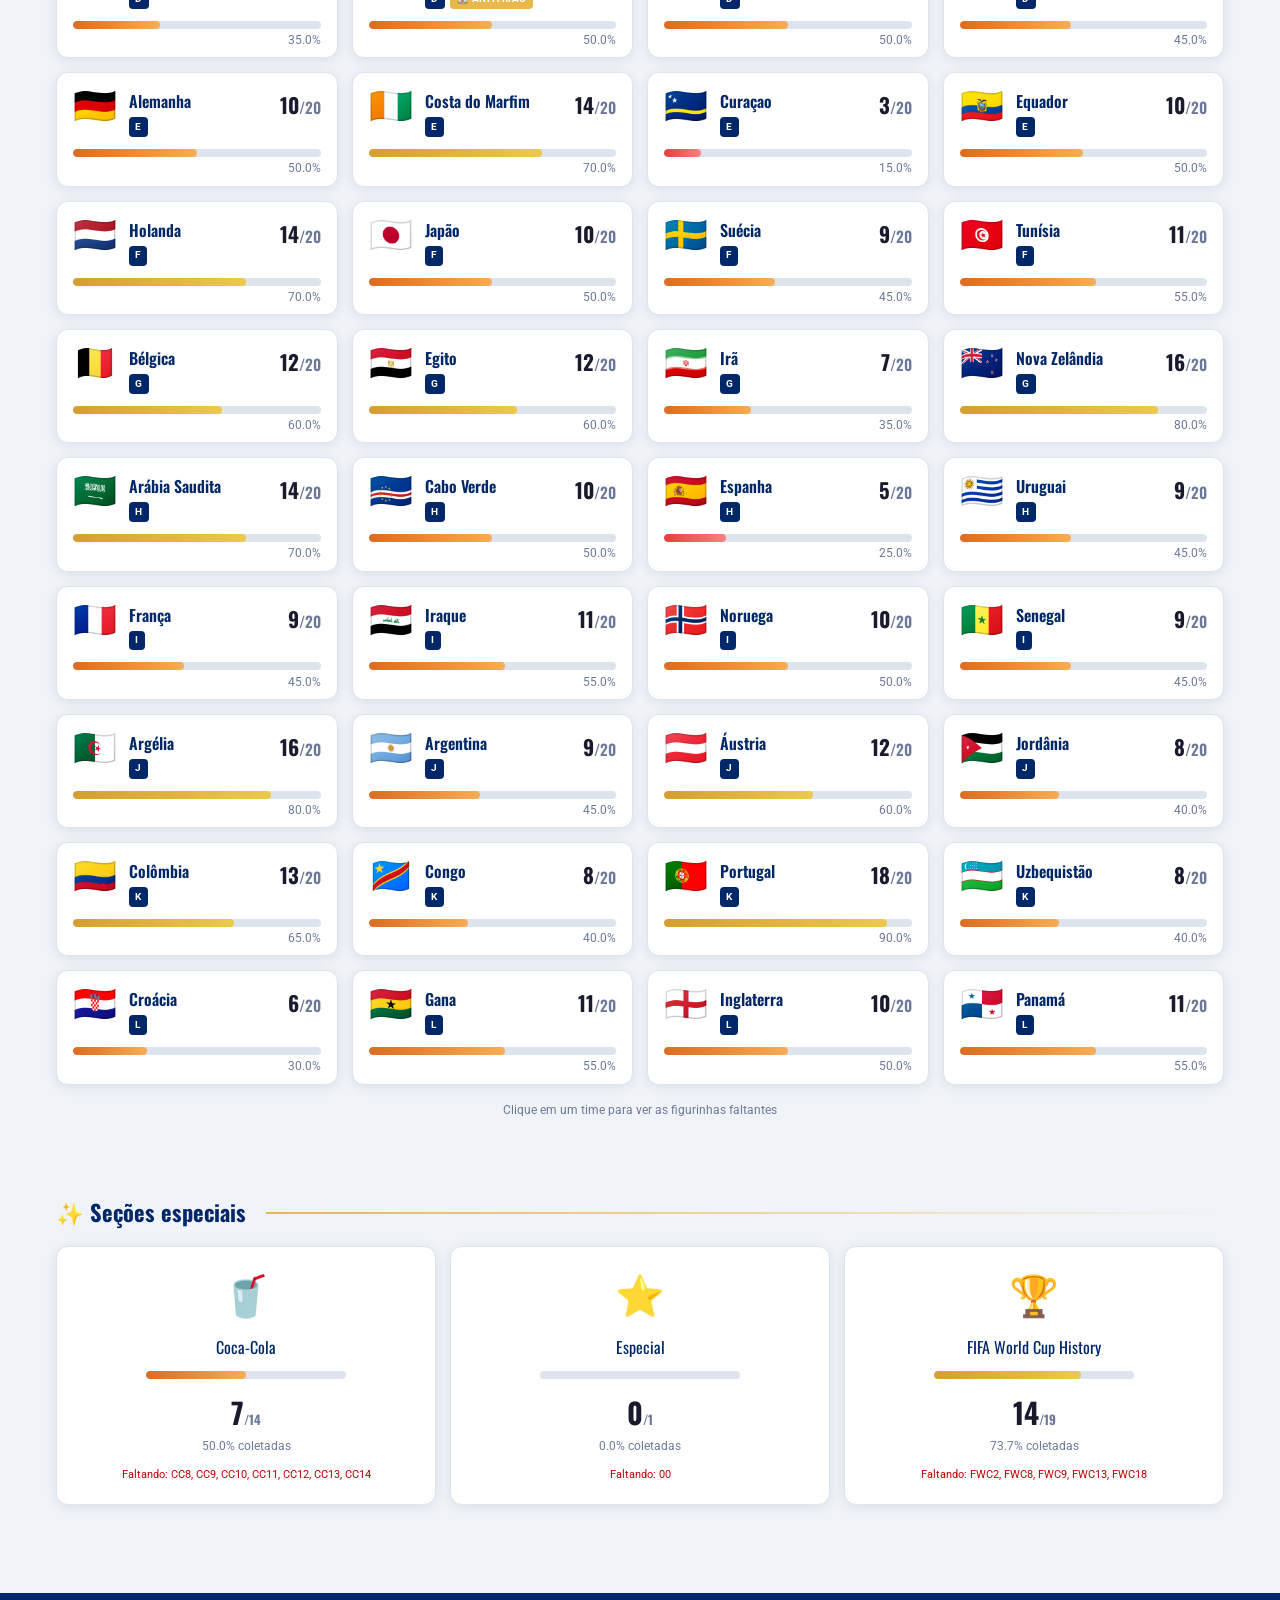
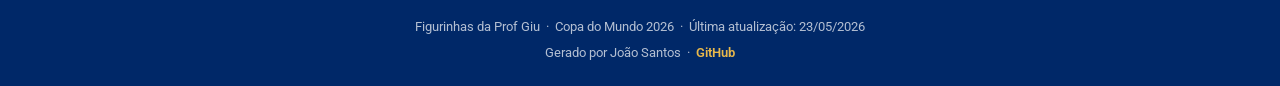
==== commit 57cc6ad6: "a" ====
--- a/docs/index.html
+++ b/docs/index.html
@@ -87,6 +87,12 @@
       <div class="container">
         <h2 class="section-title">⚽ Times</h2>
 
+        <div class="search-row">
+          <label class="search-label" for="team-search">Pesquisar</label>
+          <input id="team-search" class="search-input" type="search"
+            placeholder="Nome ou sigla do time" autocomplete="off" />
+        </div>
+
         <!-- Group filter -->
         <div class="filter-bar" id="filter-bar" role="group" aria-label="Filtrar por grupo"></div>
 
--- a/docs/style.css
+++ b/docs/style.css
@@ -237,6 +237,37 @@
   letter-spacing: .05em;
   margin-right: .25rem;
 }
+.search-row {
+  display: flex;
+  flex-wrap: wrap;
+  align-items: center;
+  gap: .75rem;
+  margin-bottom: 1rem;
+}
+.search-label {
+  font-size: .78rem;
+  font-weight: 600;
+  color: var(--text-muted);
+  text-transform: uppercase;
+  letter-spacing: .05em;
+}
+.search-input {
+  flex: 1 1 280px;
+  min-width: 180px;
+  max-width: 420px;
+  padding: .8rem 1rem;
+  border-radius: var(--radius);
+  border: 1px solid var(--border);
+  background: var(--card);
+  color: var(--text);
+  font-size: .95rem;
+  transition: border-color var(--transition), box-shadow var(--transition);
+}
+.search-input:focus {
+  outline: none;
+  border-color: var(--blue-mid);
+  box-shadow: 0 0 0 4px rgba(0, 63, 158, .12);
+}
 .group-pill {
   font-family: 'Oswald', sans-serif;
   font-size: .8rem;
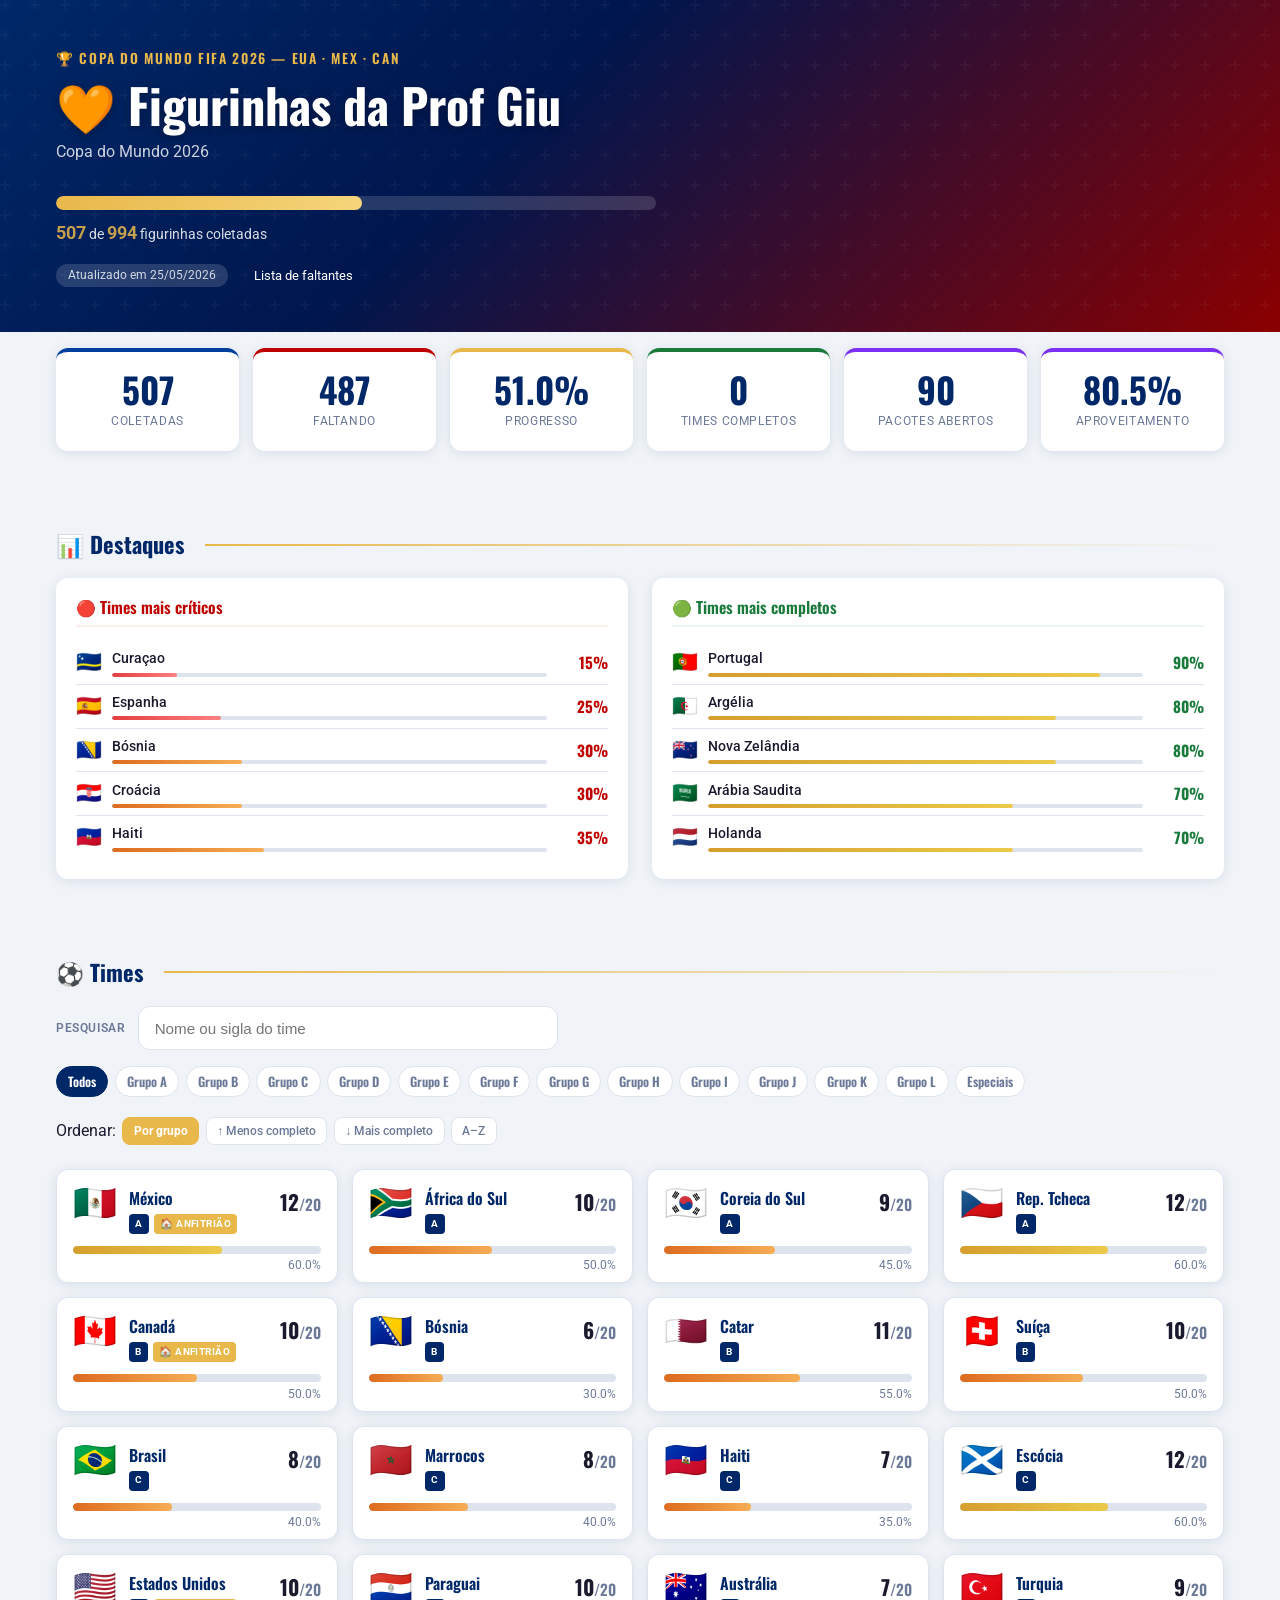
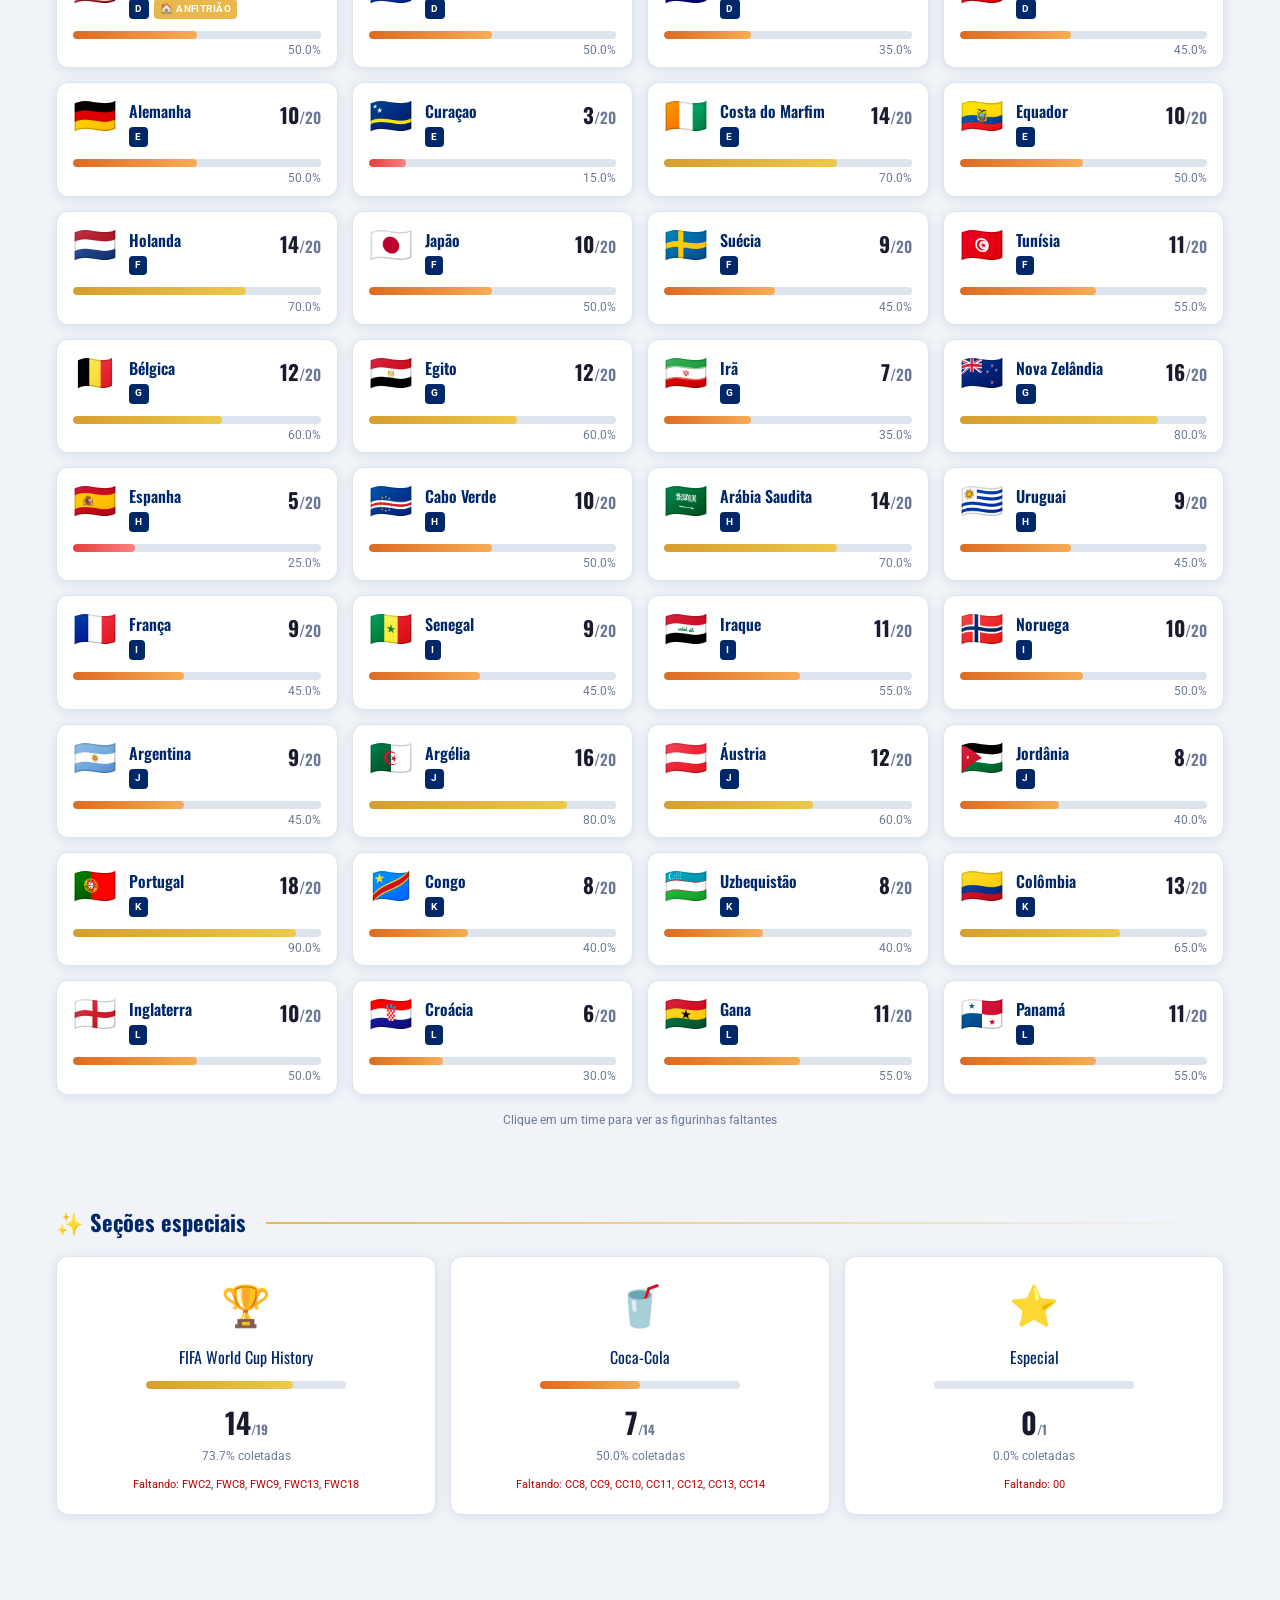
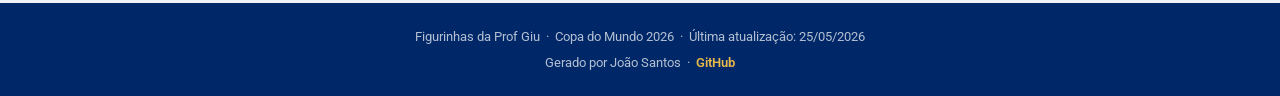
==== commit 1fecf599: "a" ====
--- a/docs/index.html
+++ b/docs/index.html
@@ -28,7 +28,10 @@
         <div class="hero-progress-bar" id="hero-bar" style="width:0%"></div>
       </div>
       <p class="hero-counter" id="hero-counter"></p>
-      <span class="updated-tag" id="hero-updated"></span>
+      <div class="updated-row">
+        <span class="updated-tag" id="hero-updated"></span>
+        <a class="action-link hero-missing-link" href="missing.html">Lista de faltantes</a>
+      </div>
     </div>
   </header>
 
@@ -57,6 +60,10 @@
         <div class="stat-card purple">
           <div class="value" id="stat-packs">—</div>
           <div class="label">Pacotes Abertos</div>
+        </div>
+        <div class="stat-card purple">
+          <div class="value" id="stat-efficiency">—</div>
+          <div class="label">Aproveitamento</div>
         </div>
       </div>
     </div>
--- a/docs/style.css
+++ b/docs/style.css
@@ -488,6 +488,13 @@
 .mt-md { margin-top: 1rem; }
 
 /* Updated badge */
+.updated-row {
+  display: flex;
+  flex-wrap: wrap;
+  align-items: center;
+  gap: .75rem;
+  margin-top: .75rem;
+}
 .updated-tag {
   display: inline-block;
   font-size: .72rem;
@@ -495,5 +502,18 @@
   color: rgba(255,255,255,.8);
   border-radius: 100px;
   padding: .2rem .75rem;
-  margin-top: .75rem;
-}
+}
+.hero-missing-link {
+  font-size: .8rem;
+  padding: .45rem .85rem;
+}
+@media (max-width: 640px) {
+  .updated-row {
+    flex-direction: column;
+    align-items: flex-start;
+  }
+  .hero-missing-link {
+    width: 100%;
+    justify-content: center;
+  }
+}
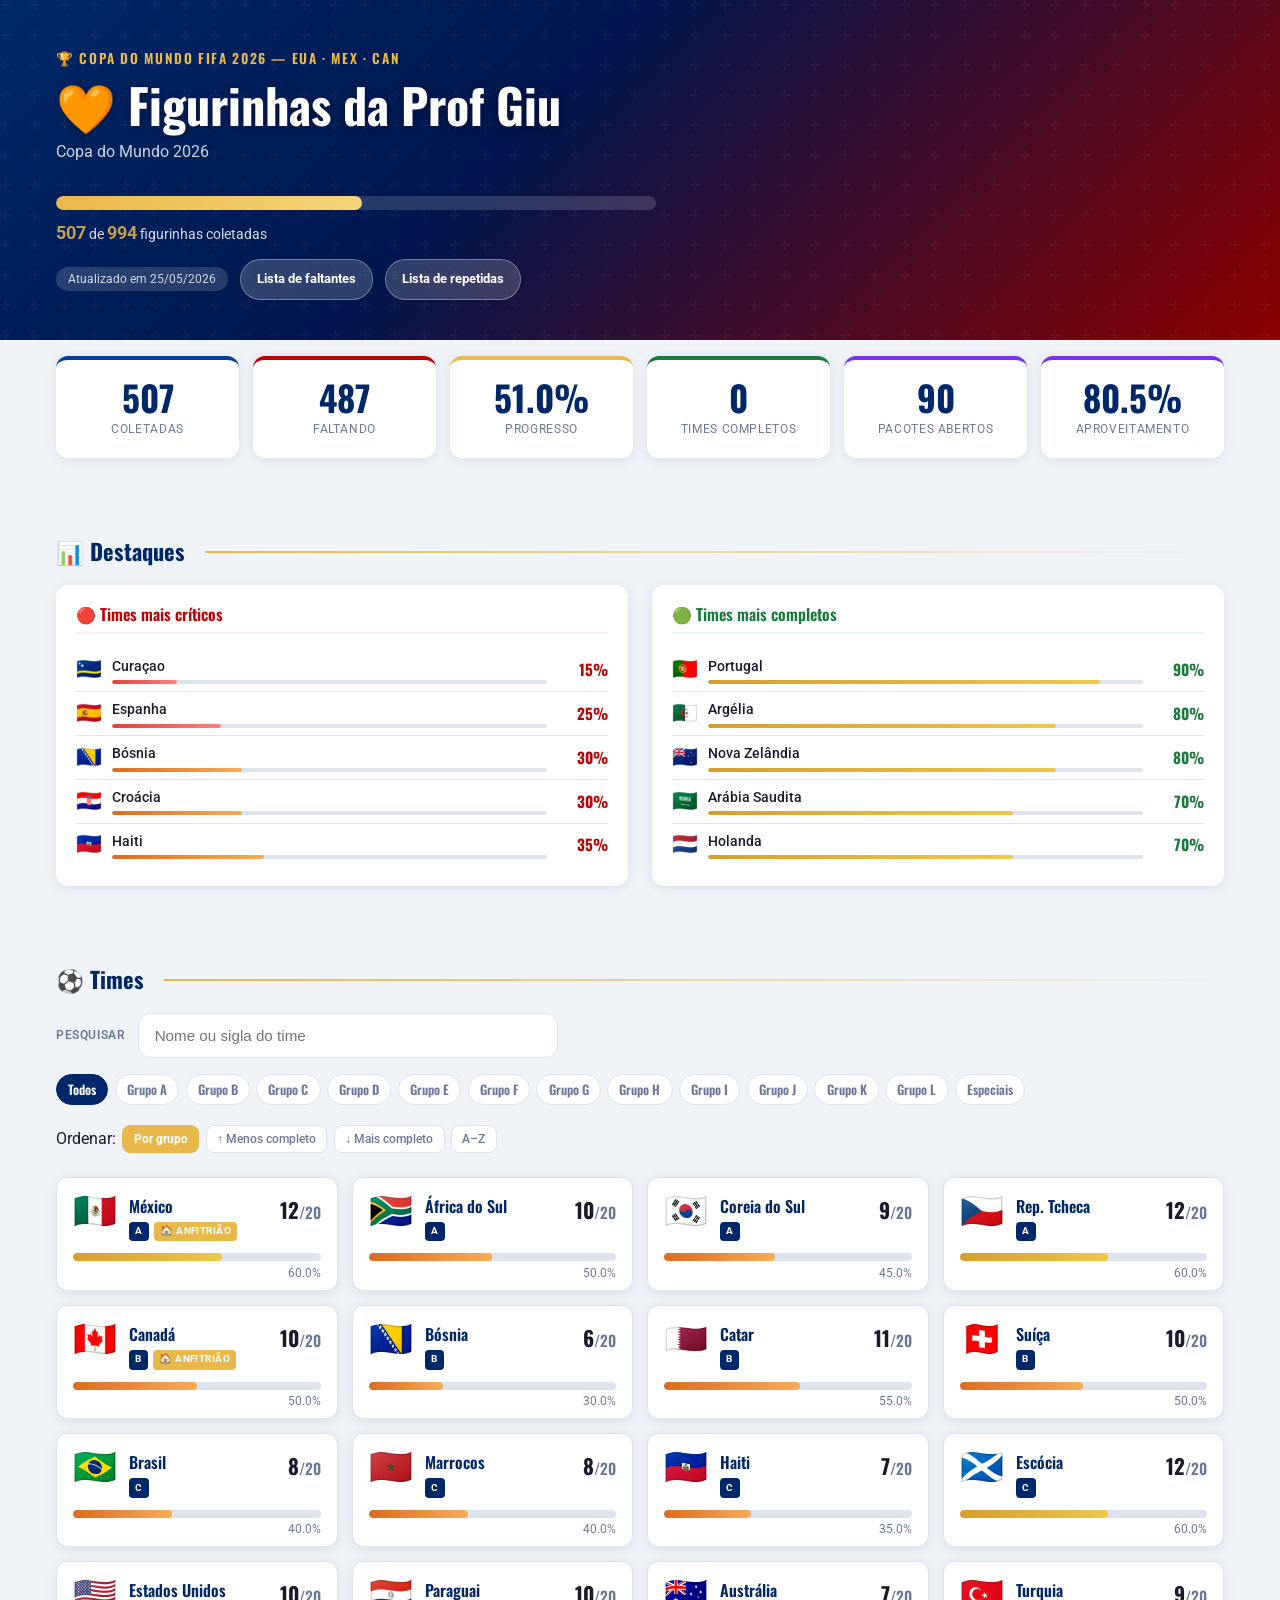
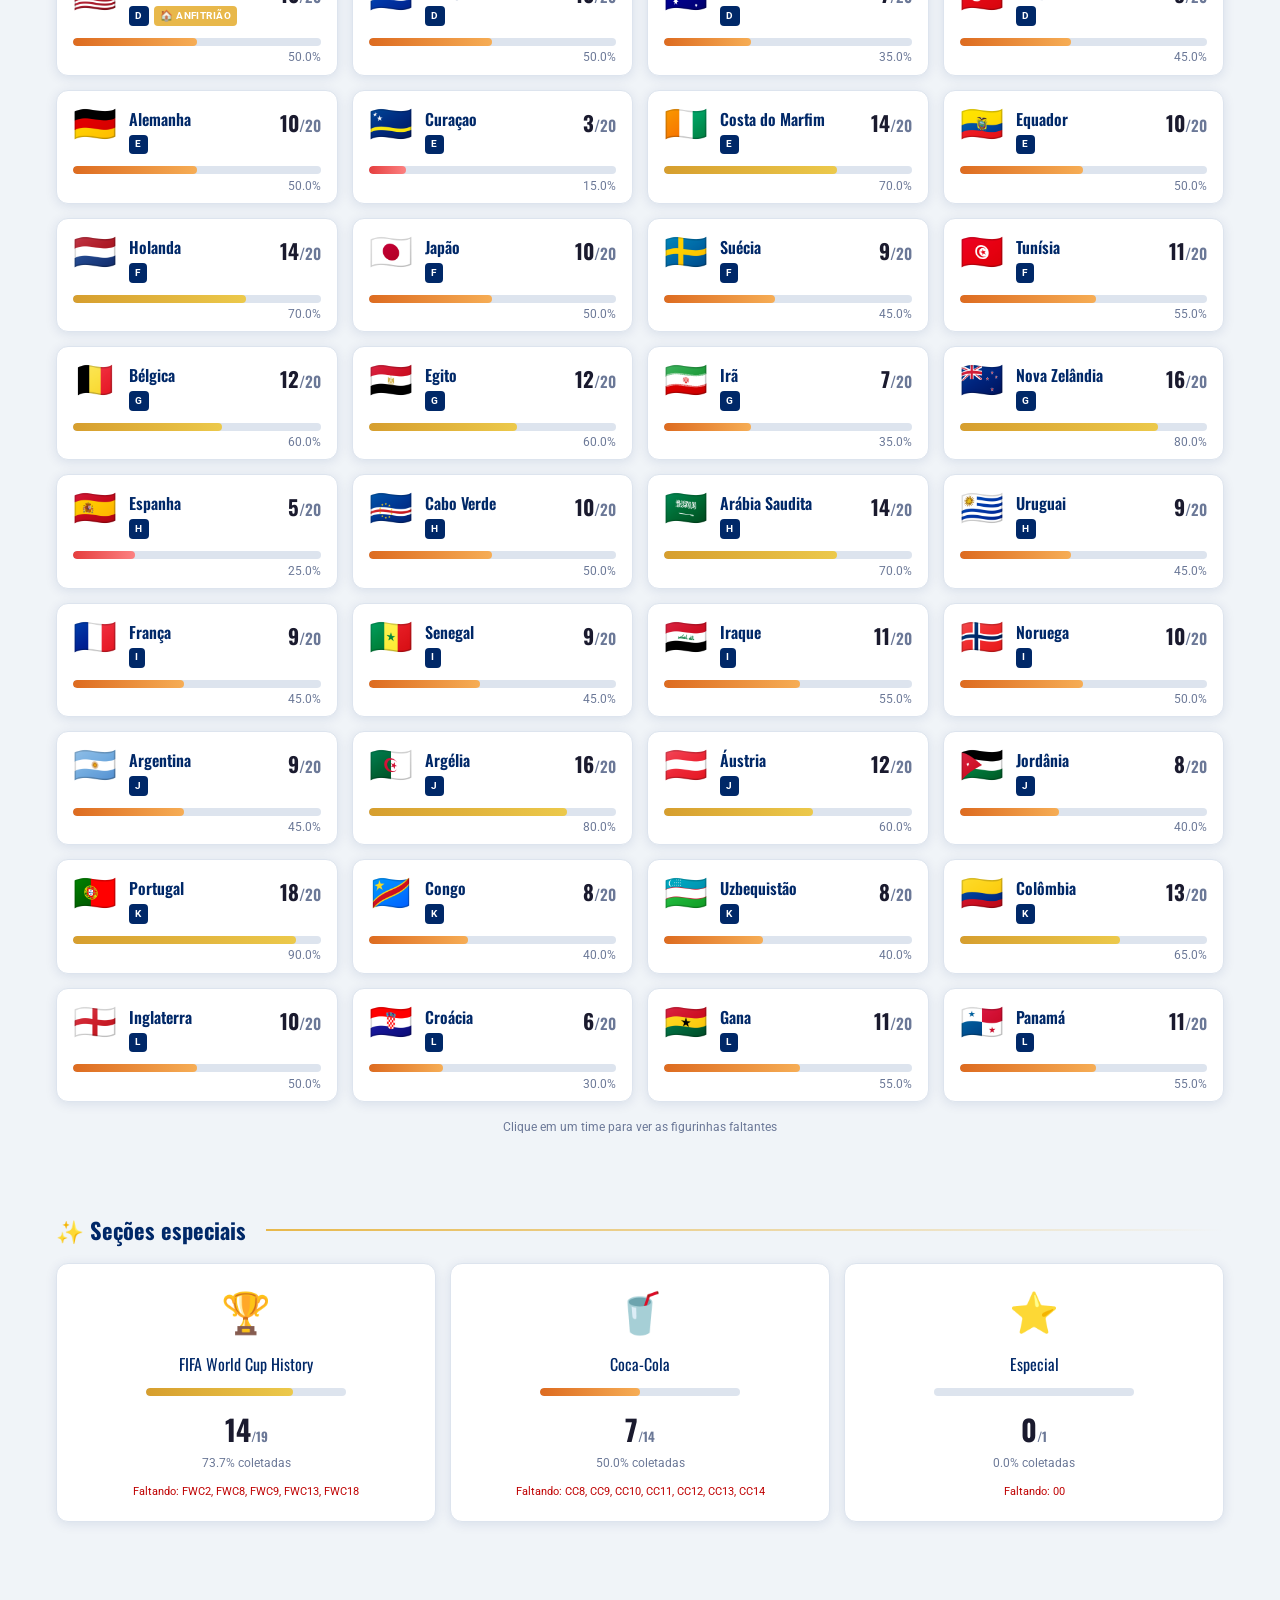
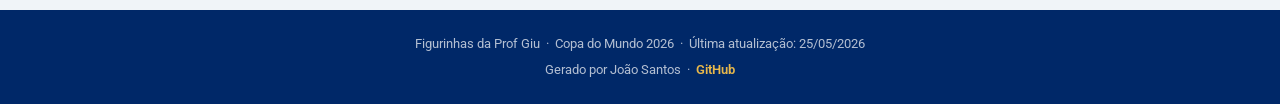
==== commit 748c53db: "a" ====
--- a/docs/index.html
+++ b/docs/index.html
@@ -31,6 +31,7 @@
       <div class="updated-row">
         <span class="updated-tag" id="hero-updated"></span>
         <a class="action-link hero-missing-link" href="missing.html">Lista de faltantes</a>
+        <a class="action-link hero-missing-link" href="duplicated_stickers.html">Lista de repetidas</a>
       </div>
     </div>
   </header>
--- a/docs/style.css
+++ b/docs/style.css
@@ -504,8 +504,22 @@
   padding: .2rem .75rem;
 }
 .hero-missing-link {
-  font-size: .8rem;
-  padding: .45rem .85rem;
+  display: inline-flex;
+  align-items: center;
+  justify-content: center;
+  font-size: .82rem;
+  font-weight: 700;
+  padding: .6rem 1rem;
+  border-radius: 999px;
+  background: rgba(255,255,255,.18);
+  color: #fff;
+  border: 1px solid rgba(255,255,255,.32);
+  transition: background var(--transition), transform var(--transition), box-shadow var(--transition);
+}
+.hero-missing-link:hover {
+  background: rgba(255,255,255,.28);
+  transform: translateY(-1px);
+  box-shadow: 0 8px 20px rgba(0,0,0,.08);
 }
 @media (max-width: 640px) {
   .updated-row {
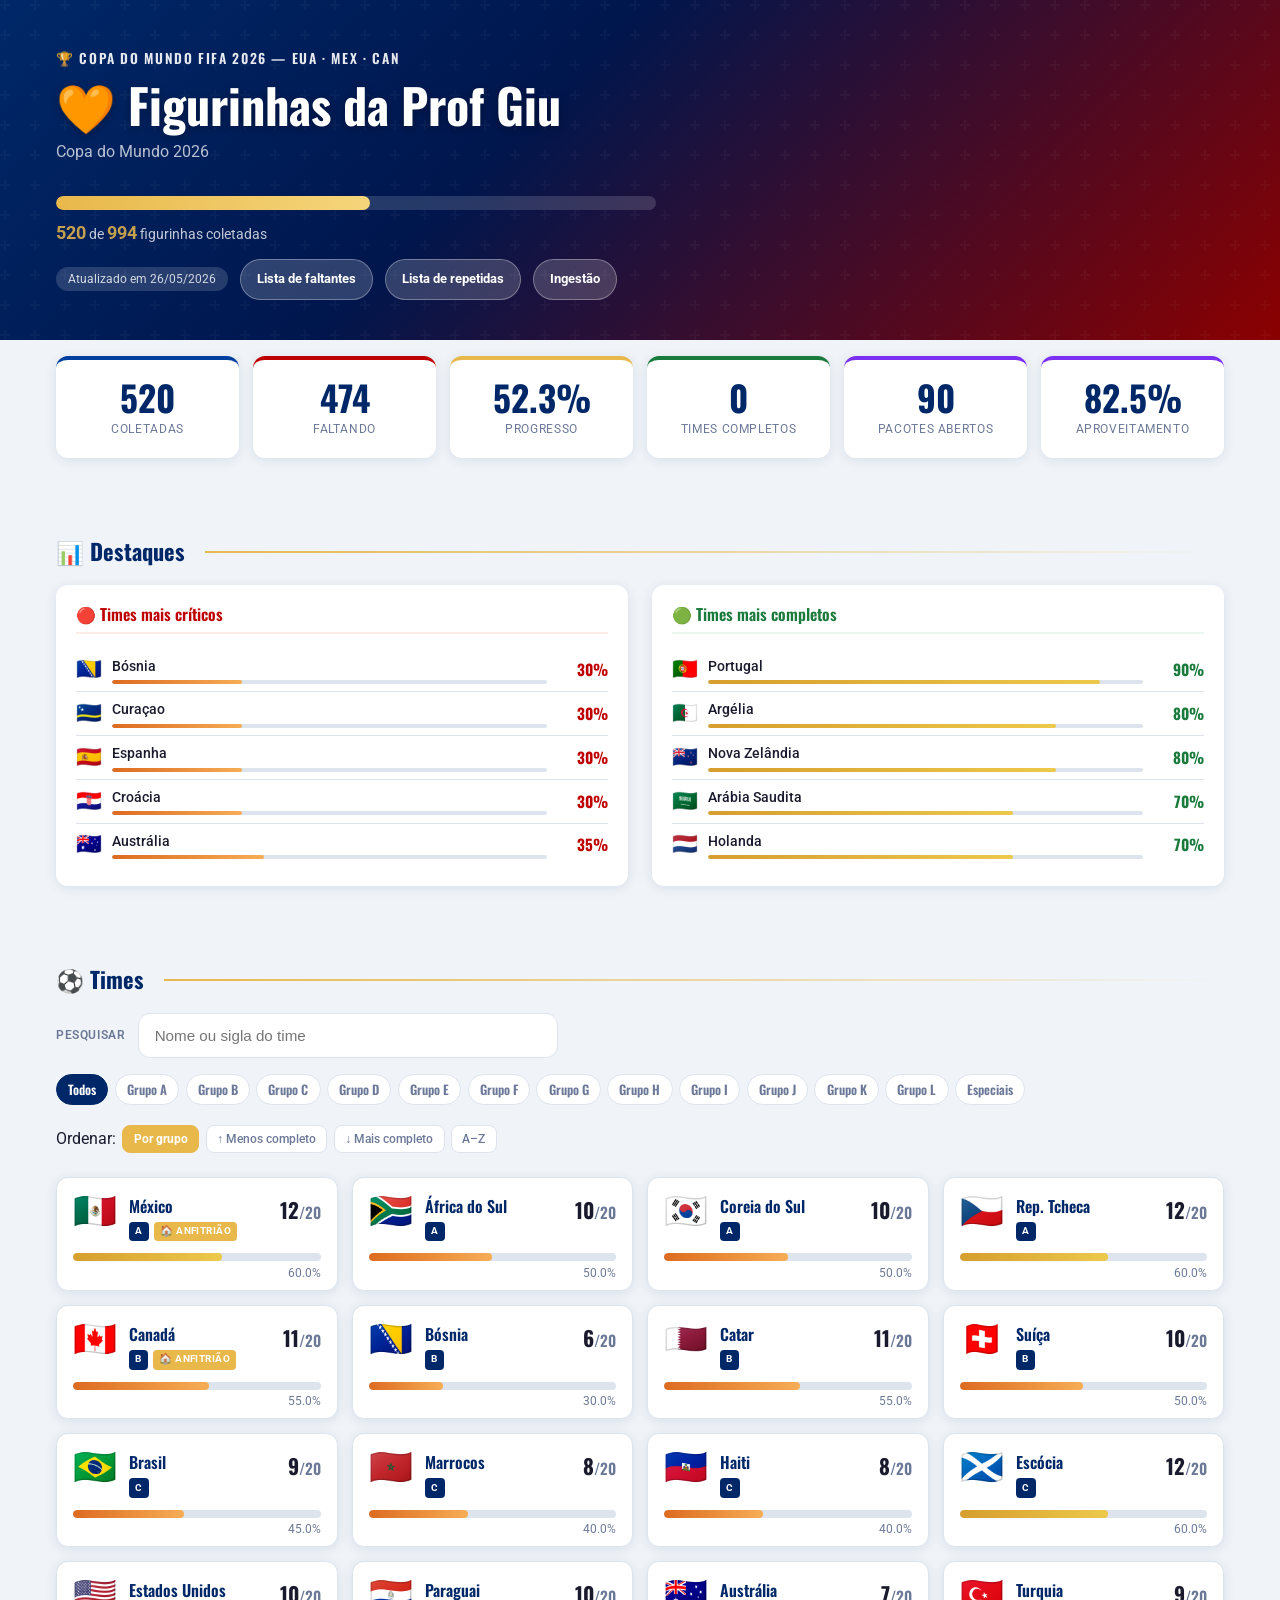
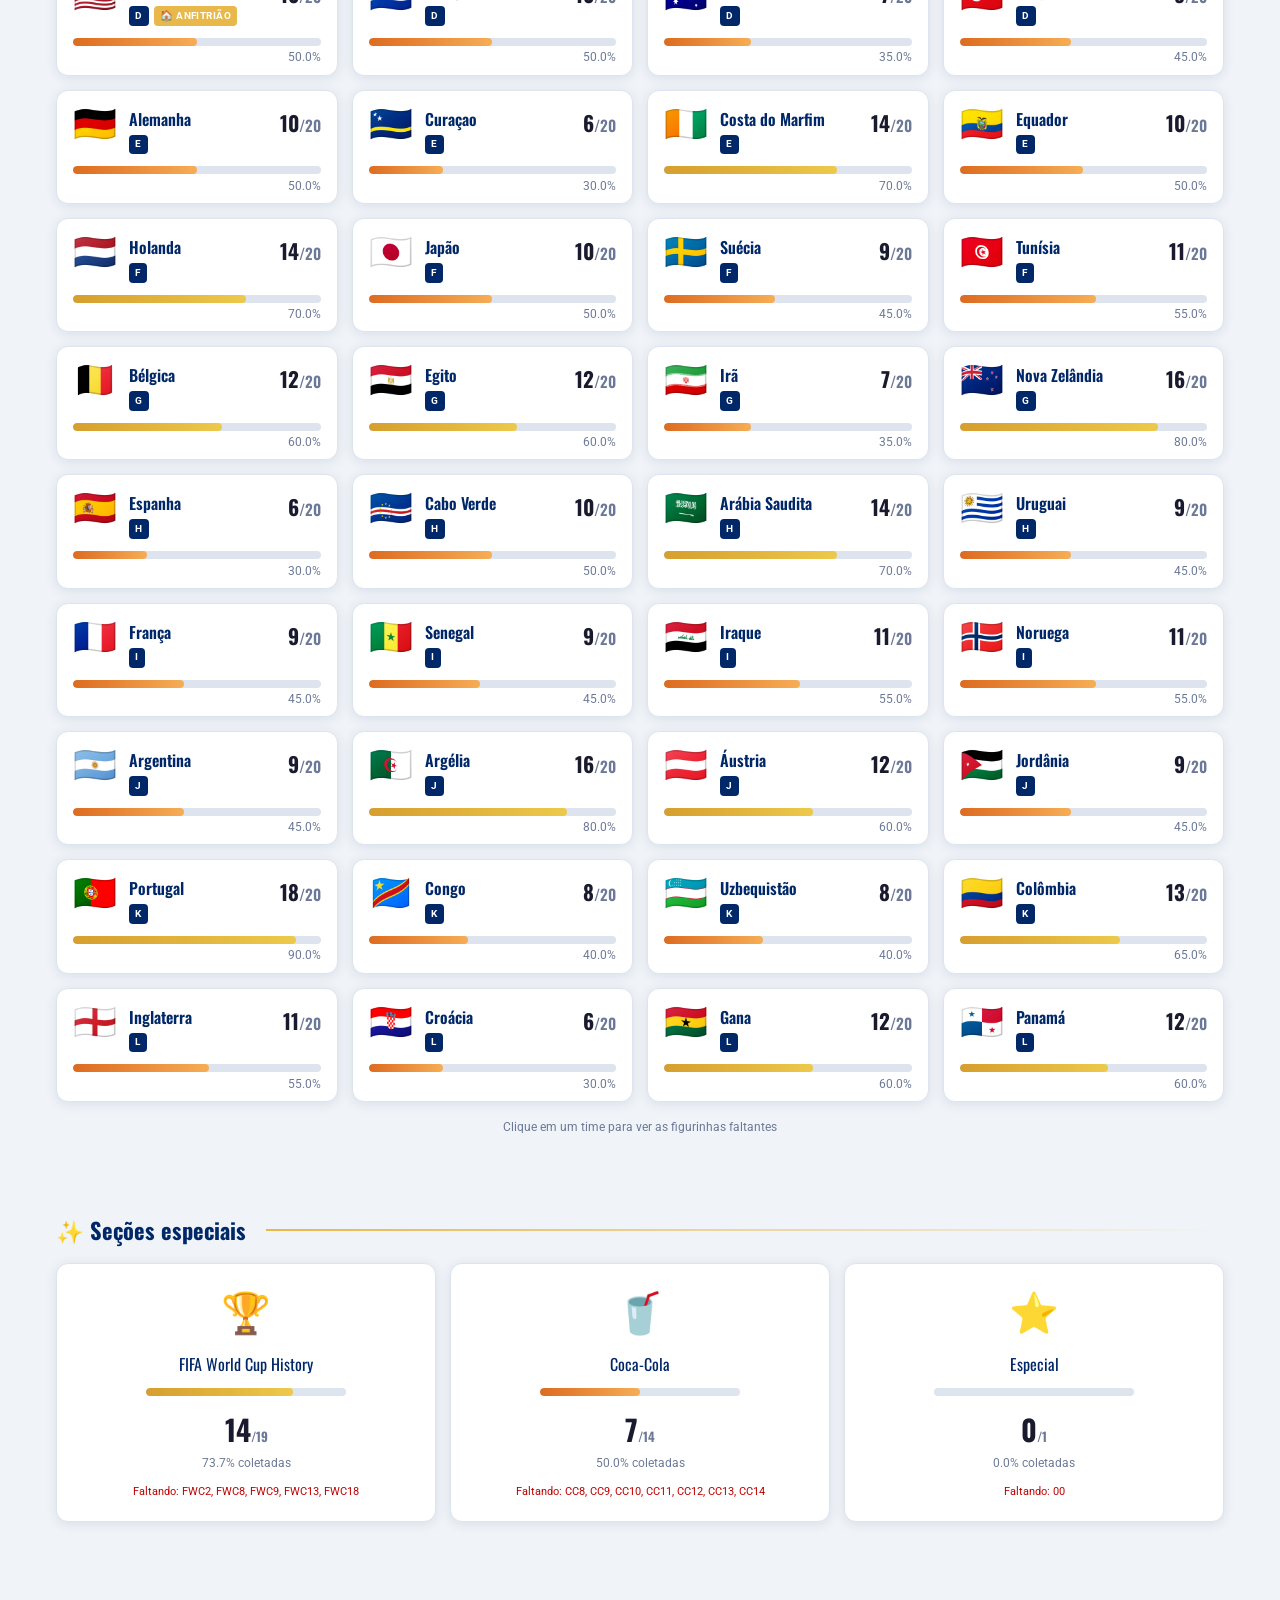
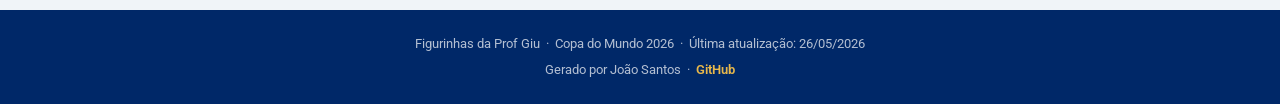
==== commit 3af043de: "a" ====
--- a/docs/index.html
+++ b/docs/index.html
@@ -32,6 +32,7 @@
         <span class="updated-tag" id="hero-updated"></span>
         <a class="action-link hero-missing-link" href="missing.html">Lista de faltantes</a>
         <a class="action-link hero-missing-link" href="duplicated_stickers.html">Lista de repetidas</a>
+        <a class="action-link hero-missing-link" href="ingest.html">Ingestão</a>
       </div>
     </div>
   </header>
--- a/docs/style.css
+++ b/docs/style.css
@@ -47,6 +47,44 @@
 a { color: inherit; text-decoration: none; }
 button { cursor: pointer; border: none; background: none; font: inherit; }
 
+.action-btn {
+  display: inline-flex;
+  align-items: center;
+  justify-content: center;
+  min-width: 10rem;
+  padding: .9rem 1.1rem;
+  border-radius: var(--radius);
+  border: 1.5px solid var(--border);
+  background: var(--card);
+  color: var(--text);
+  font-weight: 700;
+  transition: all var(--transition);
+}
+
+.action-btn:hover {
+  transform: translateY(-1px);
+  box-shadow: var(--shadow-hover);
+}
+
+.action-btn.secondary {
+  background: var(--blue-light);
+  border-color: var(--blue-mid);
+  color: var(--blue-dark);
+}
+
+.page-actions {
+  display: flex;
+  flex-wrap: wrap;
+  gap: .75rem;
+  margin: 1.5rem 0 1rem;
+}
+
+.copy-status {
+  color: var(--text-muted);
+  font-size: .95rem;
+  align-self: center;
+}
+
 /* ── Typography ── */
 h1, h2, h3 { font-family: 'Oswald', sans-serif; font-weight: 700; line-height: 1.2; }
 h1 { font-size: clamp(1.8rem, 5vw, 3rem); }
@@ -531,3 +569,120 @@
     justify-content: center;
   }
 }
+
+.ingest-page {
+  padding: 2.5rem 0 3rem;
+  background: var(--bg);
+  min-height: 100vh;
+}
+
+.hero {
+  background: linear-gradient(135deg, var(--blue-dark) 0%, #00164d 40%, #8b0000 100%);
+  color: #fff;
+  padding: 3rem 0 2.5rem;
+  position: relative;
+  overflow: hidden;
+}
+
+.hero::before {
+  content: '';
+  position: absolute; inset: 0;
+  background: url("data:image/svg+xml,%3Csvg width='60' height='60' viewBox='0 0 60 60' xmlns='http://www.w3.org/2000/svg'%3E%3Cg fill='none' fill-rule='evenodd'%3E%3Cg fill='%23ffffff' fill-opacity='0.03'%3E%3Cpath d='M36 34v-4h-2v4h-4v2h4v4h2v-4h4v-2h-4zm0-30V0h-2v4h-4v2h4v4h2V6h4V4h-4zM6 34v-4H4v4H0v2h4v4h2v-4h4v-2H6zM6 4V0H4v4H0v2h4v4h2V6h4V4H6z'/%3E%3C/g%3E%3C/g%3E%3C/svg%3E");
+}
+
+.hero .container { position: relative; z-index: 1; }
+
+.hero-eyebrow {
+  font-family: 'Oswald', sans-serif;
+  font-size: .85rem;
+  font-weight: 600;
+  letter-spacing: .12em;
+  text-transform: uppercase;
+  color: var(--gold);
+  margin-bottom: .5rem;
+}
+
+.hero h1 { margin-bottom: .35rem; text-shadow: 0 2px 8px rgba(0,0,0,.3); }
+
+.hero p { color: rgba(255,255,255,.9); }
+
+.ingest-panel {
+  background: var(--surface);
+  border: 1px solid var(--border);
+  border-radius: 1rem;
+  padding: 1.5rem;
+  box-shadow: var(--shadow);
+  margin-top: 1rem;
+}
+
+.ingest-actions {
+  display: flex;
+  flex-wrap: wrap;
+  gap: 0.75rem;
+  margin: 1.5rem 0 1rem;
+}
+
+.output-textarea {
+  min-height: 220px;
+  font-family: ui-monospace, SFMono-Regular, Menlo, Consolas, Liberation Mono, monospace;
+  white-space: pre-wrap;
+  resize: vertical;
+}
+
+.output-textarea {
+  min-height: 220px;
+  font-family: ui-monospace, SFMono-Regular, Menlo, Consolas, Liberation Mono, monospace;
+  white-space: pre-wrap;
+  resize: vertical;
+}
+
+.password-overlay {
+  position: fixed;
+  inset: 0;
+  display: grid;
+  place-items: center;
+  background: rgba(15, 23, 42, 0.72);
+  padding: 1.5rem;
+  z-index: 9999;
+}
+
+.password-modal {
+  width: min(560px, 100%);
+  background: var(--surface);
+  padding: 2rem;
+  border-radius: 1rem;
+  box-shadow: var(--shadow);
+  border: 1px solid var(--border);
+}
+
+.password-modal h2 {
+  margin-bottom: 0.5rem;
+}
+
+.password-modal .ingest-note {
+  margin-top: 0.75rem;
+  color: var(--text-muted);
+  font-size: 0.95rem;
+}
+
+.status-message {
+  color: var(--danger);
+  margin-top: 0.75rem;
+}
+
+.status-pill {
+  display: inline-flex;
+  align-items: center;
+  padding: 0.85rem 1rem;
+  border-radius: 999px;
+  border: 1px solid var(--border);
+  background: var(--surface-muted);
+  color: var(--text);
+  margin-top: 0.75rem;
+}
+
+@media (max-width: 720px) {
+  .ingest-actions {
+    flex-direction: column;
+  }
+}
